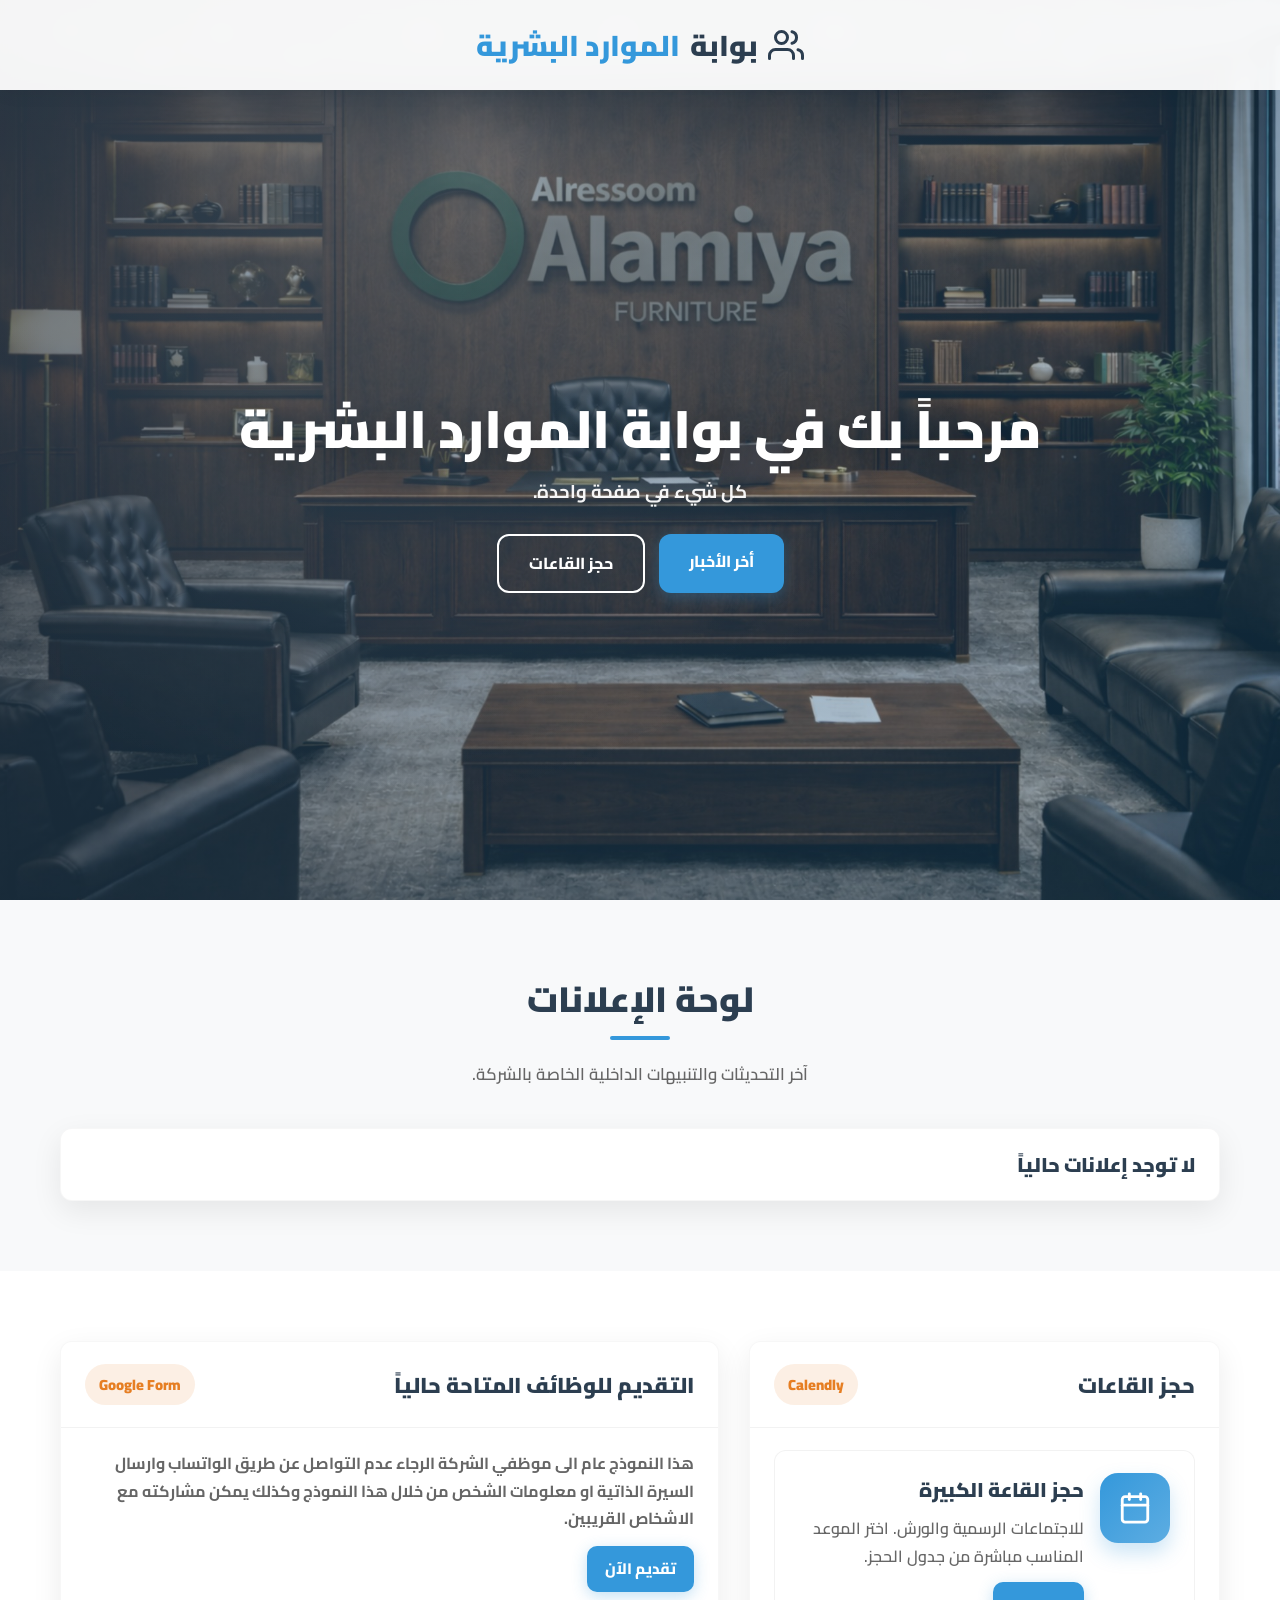
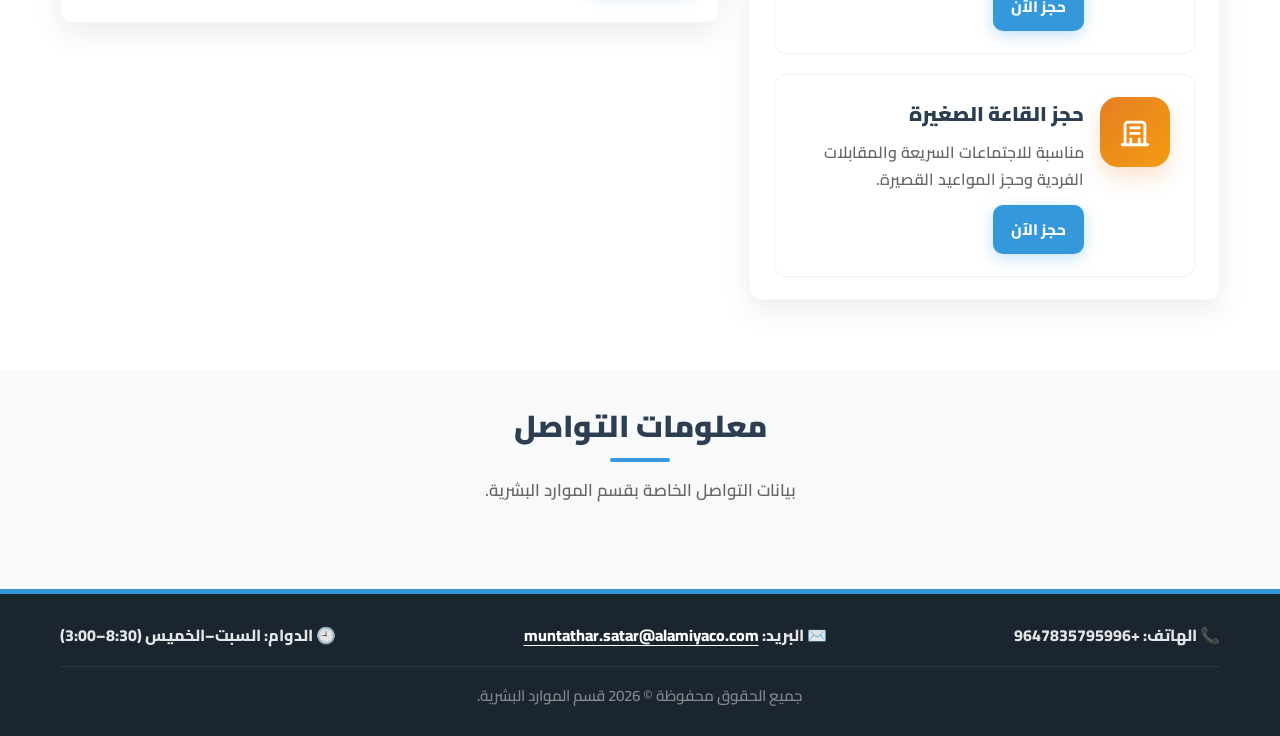
==== index.html @ 4c5d16e2 "index.html" ====
<!DOCTYPE html>
<html lang="ar" dir="rtl">
<head>
  <meta charset="UTF-8" />
  <meta name="viewport" content="width=device-width, initial-scale=1.0" />
  <title>بوابة الموارد البشرية</title>

  <!-- خط Cairo -->
  <link rel="preconnect" href="https://fonts.googleapis.com">
  <link href="https://fonts.googleapis.com/css2?family=Cairo:wght@300;400;600;700;800&display=swap" rel="stylesheet">

  <style>
    :root{
      --primary-color:#2c3e50;
      --secondary-color:#3498db;
      --accent-color:#e67e22;
      --dark-bg:#1a252f;
      --light-bg:#f8f9fa;
      --white:#ffffff;
      --text-color:#333333;
      --text-light:#666666;
      --border-radius:12px;
      --shadow:0 10px 30px rgba(0,0,0,0.08);
      --transition:all 0.3s cubic-bezier(0.4,0,0.2,1);
    }

    /* FORCE CAIRO */
    html,body,*,*::before,*::after,button,input,textarea,select{
      font-family:'Cairo',sans-serif !important;
    }

    *{margin:0;padding:0;box-sizing:border-box;}
    html{scroll-behavior:smooth;}
    body{
      background-color:var(--light-bg);
      color:var(--text-color);
      line-height:1.7;
      overflow-x:hidden;
    }
    a{text-decoration:none;color:inherit;}
    ul{list-style:none;}
    img{max-width:100%;display:block;}
    .container{max-width:1200px;margin:0 auto;padding:0 20px;}

    /* Buttons */
    .btn{
      display:inline-block;
      padding:14px 30px;
      border-radius:var(--border-radius);
      font-weight:800;
      cursor:pointer;
      transition:var(--transition);
      border:none;
      font-size:1rem;
      position:relative;
      overflow:hidden;
      z-index:1;
      text-align:center;
    }
    .btn::before{
      content:'';
      position:absolute;top:0;left:0;width:0%;height:100%;
      background-color:rgba(255,255,255,0.22);
      transition:var(--transition);
      z-index:-1;
    }
    .btn:hover::before{width:100%;}
    .btn-primary{
      background-color:var(--secondary-color);
      color:var(--white);
      box-shadow:0 4px 15px rgba(52,152,219,0.30);
    }
    .btn-primary:hover{
      transform:translateY(-3px);
      box-shadow:0 8px 20px rgba(52,152,219,0.38);
    }
    .btn-dark{
      background-color:var(--primary-color);
      color:var(--white);
      box-shadow:0 4px 15px rgba(44,62,80,0.22);
    }
    .btn-dark:hover{
      transform:translateY(-3px);
      box-shadow:0 8px 20px rgba(44,62,80,0.28);
    }
    .btn-outline-dark{
      background:transparent;
      border:2px solid var(--primary-color);
      color:var(--primary-color);
    }
    .btn-outline-dark:hover{
      background:var(--primary-color);
      color:var(--white);
      transform:translateY(-2px);
    }
    .btn-sm{padding:10px 18px;font-size:.95rem;border-radius:10px;font-weight:800;}

    .btn-outline{
      background:transparent;
      border:2px solid var(--white);
      color:var(--white);
    }
    .btn-outline:hover{
      background:var(--white);
      color:var(--primary-color);
      transform:translateY(-2px);
    }

    /* Header */
    header{
      background-color:rgba(255,255,255,0.95);
      backdrop-filter:blur(10px);
      box-shadow:0 2px 20px rgba(0,0,0,0.05);
      position:fixed;
      width:100%;
      top:0;
      z-index:1000;
      transition:var(--transition);
    }
    header.scrolled{box-shadow:0 5px 20px rgba(0,0,0,0.10);height:70px;}
    .navbar{
      display:flex;
      justify-content:center;
      align-items:center;
      height:90px;
      transition:var(--transition);
    }
    header.scrolled .navbar{height:70px;}
    .logo{
      font-size:1.8rem;
      font-weight:900;
      color:var(--primary-color);
      display:flex;
      align-items:center;
      gap:10px;
      user-select:none;
    }
    .logo span{color:var(--secondary-color);}

    /* Hero */
    .hero{
      height:100vh;
      min-height:650px;
      display:flex;
      align-items:center;
      text-align:center;
      color:var(--white);
      position:relative;
      overflow:hidden;

      background:
        linear-gradient(135deg, rgba(44, 62, 80, 0.72), rgba(52, 152, 219, 0.25)),
        url("hero.jpg") no-repeat center center / cover;
    }
    .hero::before{
      content:"";
      position:absolute;
      inset:0;
      background:radial-gradient(circle at 30% 20%, rgba(255,255,255,0.10), transparent 55%);
      pointer-events:none;
    }
    .hero-content{
      position:relative;
      width:100%;
      padding:0 20px;
      padding-top:90px; /* مهم بسبب الهيدر الثابت */
    }
    .hero h1{
      font-size:3.3rem;
      font-weight:900;
      line-height:1.2;
      text-shadow:0 10px 30px rgba(0,0,0,0.25);
    }
    .hero p{
      max-width:820px;
      margin:16px auto 26px;
      font-size:1.15rem;
      font-weight:700;
      opacity:0.95;
    }
    .hero-buttons{
      display:flex;
      gap:14px;
      justify-content:center;
      flex-wrap:wrap;
    }

    /* Layout */
    section{padding:70px 0;}
    .section-title{
      text-align:center;
      margin-bottom:40px;
    }
    .section-title h2{
      font-size:2.2rem;
      color:var(--primary-color);
      margin-bottom:12px;
      position:relative;
      display:inline-block;
      font-weight:900;
    }
    .section-title h2::before{
      content:'';
      position:absolute;
      bottom:-10px;
      left:50%;
      transform:translateX(-50%);
      width:60px;
      height:4px;
      background-color:var(--secondary-color);
      border-radius:2px;
    }
    .section-title p{
      color:var(--text-light);
      max-width:720px;
      margin:18px auto 0;
      font-size:1.05rem;
      font-weight:600;
    }

    .grid-2{
      display:grid;
      grid-template-columns:1fr 1.4fr;
      gap:30px;
      align-items:start;
    }

    .card{
      background:var(--white);
      border-radius:var(--border-radius);
      box-shadow:var(--shadow);
      transition:var(--transition);
      border:1px solid rgba(0,0,0,0.03);
      overflow:hidden;
    }
    .card:hover{transform:translateY(-8px);box-shadow:0 15px 30px rgba(0,0,0,0.10);}
    .card-head{
      padding:22px 24px;
      border-bottom:1px solid rgba(0,0,0,0.05);
      display:flex;
      align-items:center;
      justify-content:space-between;
      gap:12px;
      flex-wrap:wrap;
    }
    .card-head h3{
      font-size:1.35rem;
      color:var(--primary-color);
      font-weight:900;
    }
    .badge{
      background:rgba(230,126,34,.12);
      color:var(--accent-color);
      padding:8px 14px;
      border-radius:30px;
      font-weight:900;
      font-size:.92rem;
    }
    .card-body{padding:22px 24px;}

    /* Announcements */
    .ann-list{display:grid;gap:18px;}
    .ann-item{display:grid;grid-template-columns:1fr;}
    .ann-meta{
      display:flex;
      gap:10px;
      flex-wrap:wrap;
      align-items:center;
      margin-top:12px;
    }
    .pill{
      background:rgba(52,152,219,0.10);
      color:var(--secondary-color);
      padding:7px 14px;
      border-radius:999px;
      font-weight:900;
      font-size:.92rem;
      display:inline-flex;
      align-items:center;
      gap:8px;
    }
    .pill.gray{
      background:rgba(44,62,80,.10);
      color:var(--primary-color);
    }
    .ann-title{
      font-size:1.25rem;
      font-weight:900;
      color:var(--primary-color);
      line-height:1.35;
    }
    .ann-text{
      margin-top:10px;
      color:var(--text-light);
      font-weight:600;
      font-size:1.02rem;
    }
    .ann-actions{margin-top:14px;display:flex;gap:12px;flex-wrap:wrap;}

    /* Booking */
    .booking-stack{display:grid;gap:20px;}
    .booking-card .icon-box{
      width:70px;height:70px;
      background:linear-gradient(135deg,var(--secondary-color),#5dade2);
      border-radius:18px;
      display:flex;
      align-items:center;
      justify-content:center;
      color:var(--white);
      box-shadow:0 10px 20px rgba(52,152,219,0.25);
      flex-shrink:0;
    }
    .booking-row{display:flex;gap:16px;align-items:flex-start;}
    .booking-card h4{
      font-size:1.25rem;
      font-weight:900;
      color:var(--primary-color);
      margin-bottom:8px;
    }
    .booking-card p{
      color:var(--text-light);
      font-weight:600;
      font-size:1rem;
      margin-bottom:12px;
    }
    .booking-actions{display:flex;gap:12px;flex-wrap:wrap;margin-top:10px;}

    /* Footer */
    footer{
      background-color:var(--dark-bg);
      color:var(--white);
      padding:28px 0;
      margin-top:50px;
      border-top:5px solid var(--secondary-color);
    }
    .footer-mini{
      display:flex;
      justify-content:space-between;
      gap:18px;
      flex-wrap:wrap;
      align-items:center;
    }
    .footer-mini .item{
      color:rgba(255,255,255,0.88);
      font-weight:800;
    }
    .footer-mini a{
      color:var(--white);
      text-decoration:underline;
      text-underline-offset:4px;
    }
    .copyright{
      text-align:center;
      color:rgba(255,255,255,0.45);
      padding-top:16px;
      margin-top:16px;
      border-top:1px solid rgba(255,255,255,0.08);
      font-size:0.95rem;
      font-weight:600;
    }

    /* Modal */
    .modal{
      position:fixed;
      inset:0;
      background:rgba(0,0,0,0.55);
      display:none;
      align-items:center;
      justify-content:center;
      z-index:2000;
      padding:20px;
    }
    .modal.show{display:flex;}
    .modal-dialog{
      width:min(860px,96vw);
      background:var(--white);
      border-radius:16px;
      box-shadow:0 20px 50px rgba(0,0,0,0.18);
      overflow:hidden;
    }
    .modal-head{
      padding:18px 20px;
      display:flex;
      justify-content:space-between;
      align-items:center;
      gap:12px;
      border-bottom:1px solid rgba(0,0,0,0.06);
    }
    .modal-head h3{
      font-weight:950;
      color:var(--primary-color);
      font-size:1.25rem;
      margin:0;
    }
    .xbtn{
      border:none;
      background:rgba(44,62,80,0.10);
      color:var(--primary-color);
      width:42px;height:42px;
      border-radius:999px;
      font-size:18px;
      font-weight:900;
      cursor:pointer;
      transition:var(--transition);
    }
    .xbtn:hover{background:rgba(44,62,80,0.16);transform:translateY(-1px);}

    .cal-frame{width:100%;height:70vh;border:0;display:block;}

    @media (max-width:992px){
      .grid-2{grid-template-columns:1fr;}
    }
  </style>
</head>

<body>

  <header id="header">
    <div class="container navbar">
      <div class="logo">
        <svg width="36" height="36" viewBox="0 0 24 24" fill="none" stroke="currentColor"
          stroke-width="2" stroke-linecap="round" stroke-linejoin="round">
          <path d="M17 21v-2a4 4 0 0 0-4-4H5a4 4 0 0 0-4 4v2"></path>
          <circle cx="9" cy="7" r="4"></circle>
          <path d="M23 21v-2a4 4 0 0 0-3-3.87"></path>
          <path d="M16 3.13a4 4 0 0 1 0 7.75"></path>
        </svg>
        بوابة <span>الموارد البشرية</span>
      </div>
    </div>
  </header>

  <!-- Hero -->
  <section class="hero" id="home">
    <div class="hero-content">
      <div class="container">
        <h1>مرحباً بك في بوابة الموارد البشرية</h1>
        <p>كل شيء في صفحة واحدة.</p>
        <div class="hero-buttons">
          <a class="btn btn-primary" href="#announcements">أخر الأخبار</a>
          <a class="btn btn-outline" href="#booking">حجز القاعات</a>
        </div>
      </div>
    </div>
  </section>

  <!-- Announcements -->
  <section id="announcements">
    <div class="container">
      <div class="section-title">
        <h2>لوحة الإعلانات</h2>
        <p>آخر التحديثات والتنبيهات الداخلية الخاصة بالشركة.</p>
      </div>

      <!-- هذا العنصر كان سبب اختفاء الإعلانات عند حذفه أو تغيير id -->
      <div class="ann-list" id="annList"></div>
    </div>
  </section>

  <!-- Portal -->
  <section style="background-color: var(--white);" id="portal">
    <div class="container">
      <div class="grid-2">

        <!-- Booking (يمين) -->
        <div id="booking">
          <div class="card">
            <div class="card-head">
              <h3>حجز القاعات</h3>
              <span class="badge">Calendly</span>
            </div>
            <div class="card-body">
              <div class="booking-stack">

                <div class="card booking-card" style="box-shadow:none; border:1px solid rgba(0,0,0,0.05);">
                  <div class="card-body">
                    <div class="booking-row">
                      <div class="icon-box">
                        <svg width="34" height="34" viewBox="0 0 24 24" fill="none" stroke="currentColor"
                          stroke-width="2" stroke-linecap="round" stroke-linejoin="round">
                          <rect x="3" y="4" width="18" height="18" rx="2"></rect>
                          <line x1="16" y1="2" x2="16" y2="6"></line>
                          <line x1="8" y1="2" x2="8" y2="6"></line>
                          <line x1="3" y1="10" x2="21" y2="10"></line>
                        </svg>
                      </div>
                      <div style="flex:1">
                        <h4>حجز القاعة الكبيرة</h4>
                        <p>للاجتماعات الرسمية والورش. اختر الموعد المناسب مباشرة من جدول الحجز.</p>
                        <div class="booking-actions">
                          <button class="btn btn-primary btn-sm" type="button" onclick="openCalendly('big')">حجز الآن</button>
                        </div>
                      </div>
                    </div>
                  </div>
                </div>

                <div class="card booking-card" style="box-shadow:none; border:1px solid rgba(0,0,0,0.05);">
                  <div class="card-body">
                    <div class="booking-row">
                      <div class="icon-box" style="background: linear-gradient(135deg, var(--accent-color), #f39c12); box-shadow: 0 10px 20px rgba(230,126,34,.22);">
                        <svg width="34" height="34" viewBox="0 0 24 24" fill="none" stroke="currentColor"
                          stroke-width="2" stroke-linecap="round" stroke-linejoin="round">
                          <path d="M3 21h18"></path>
                          <path d="M5 21V7a2 2 0 0 1 2-2h10a2 2 0 0 1 2 2v14"></path>
                          <path d="M9 21v-4"></path>
                          <path d="M15 21v-4"></path>
                          <path d="M9 9h6"></path>
                          <path d="M9 13h6"></path>
                        </svg>
                      </div>
                      <div style="flex:1">
                        <h4>حجز القاعة الصغيرة</h4>
                        <p>مناسبة للاجتماعات السريعة والمقابلات الفردية وحجز المواعيد القصيرة.</p>
                        <div class="booking-actions">
                          <button class="btn btn-primary btn-sm" type="button" onclick="openCalendly('small')">حجز الآن</button>
                        </div>
                      </div>
                    </div>
                  </div>
                </div>

              </div><!-- booking-stack -->
            </div>
          </div>
        </div>

        <!-- Apply (يسار) -->
        <div id="apply">
          <div class="card">
            <div class="card-head">
              <h3>التقديم للوظائف المتاحة حالياً</h3>
              <span class="badge">Google Form</span>
            </div>
            <div class="card-body">
              <p style="color: var(--text-light); font-weight: 700; margin-bottom: 14px;">
                هذا النموذج عام الى موظفي الشركة الرجاء عدم التواصل عن طريق الواتساب وارسال السيرة الذاتية او معلومات الشخص من خلال هذا النموذج وكذلك يمكن مشاركته مع الاشخاص القريبين.
              </p>

              <a class="btn btn-primary btn-sm" id="applyFormBtn" href="#" target="_blank" rel="noopener">
                تقديم الآن
              </a>
            </div>
          </div>
        </div>

      </div><!-- grid-2 -->
    </div>
  </section>

  <!-- Info -->
  <section id="info" style="padding: 30px 0 0;">
    <div class="container" style="padding-bottom: 15px;">
      <div class="section-title" style="margin-bottom: 20px;">
        <h2 style="font-size:1.9rem;">معلومات التواصل</h2>
        <p style="margin-top:12px;">بيانات التواصل الخاصة بقسم الموارد البشرية.</p>
      </div>
    </div>
  </section>

  <!-- Footer -->
  <footer>
    <div class="container">
      <div class="footer-mini">
        <div class="item">📞 الهاتف: <span id="hrPhone">+9647835795996</span></div>
        <div class="item">✉️ البريد: <a id="hrEmail" href="mailto:muntathar.satar@alamiyaco.com">muntathar.satar@alamiyaco.com</a></div>
        <div class="item">🕘 الدوام: السبت–الخميس (8:30–3:00)</div>
      </div>

      <div class="copyright">
        <p>جميع الحقوق محفوظة &copy; <span id="year"></span> قسم الموارد البشرية.</p>
      </div>
    </div>
  </footer>

  <!-- Calendly Modal -->
  <div class="modal" id="calModal" aria-hidden="true">
    <div class="modal-dialog" role="dialog" aria-modal="true">
      <div class="modal-head">
        <h3 id="calTitle">الحجز</h3>
        <button class="xbtn" type="button" onclick="closeCalModal()">✕</button>
      </div>
      <div class="modal-body" style="padding:0">
        <iframe class="cal-frame" id="calFrame" title="Calendly"></iframe>
      </div>
    </div>
  </div>

  <script>
  /* =========================
    CONFIG
  ========================= */
  const CONFIG = {
    calendlyBig: "https://calendly.com/alamiya8hr/training-room",
    calendlySmall: "https://calendly.com/alamiya7hr/meeting-room",

    phone: "+9647835795996",
    email: "muntathar.satar@alamiyaco.com",

    // Google Apps Script Web App endpoint (Announcements API)
    apiUrl: "https://script.google.com/macros/s/AKfycbzhMy9WF_OdvNJhRM4652QubISKxvDkEM0hGbb1Qic5l04qMUwP-n5HPUdWewP1VEtxmQ/exec",

    // رابط Google Form للتقديم
    applyFormUrl: "https://forms.gle/UM28RJXSiH8pwrRG8"
  };

  /* =========================
    Fallback announcements (في حال فشل الـ API)
  ========================= */
  const FALLBACK_ANNOUNCEMENTS = [
    
  ];

  // IMPORTANT: سنملاها من الـ API، وإذا فشل نستخدم الـ fallback
  let ANNOUNCEMENTS = [];

  /* =========================
    Helpers
  ========================= */
  function esc(str){
    return (str || "").toString().replace(/[&<>"']/g, m => ({
      "&":"&amp;","<":"&lt;",">":"&gt;",'"':"&quot;","'":"&#39;"
    }[m]));
  }

  function toBool(v){
    if (typeof v === "boolean") return v;
    const s = String(v ?? "").trim().toLowerCase();
    return s === "true" || s === "1" || s === "yes" || s === "y";
  }

  function toNum(v, fallback=9999){
    const n = Number(v);
    return Number.isFinite(n) ? n : fallback;
  }

  /* =========================
    Sticky Header
  ========================= */
  const header = document.getElementById('header');
  window.addEventListener('scroll', () => {
    if (window.scrollY > 50) header.classList.add('scrolled');
    else header.classList.remove('scrolled');
  });

  /* =========================
    Inject CONFIG (footer/apply)
  ========================= */
  const hrPhoneEl = document.getElementById("hrPhone");
  if (hrPhoneEl) hrPhoneEl.textContent = CONFIG.phone;

  const hrEmail = document.getElementById("hrEmail");
  if (hrEmail){
    hrEmail.textContent = CONFIG.email;
    hrEmail.href = "mailto:" + CONFIG.email;
  }

  const yearEl = document.getElementById("year");
  if (yearEl) yearEl.textContent = new Date().getFullYear();

  const applyBtn = document.getElementById("applyFormBtn");
  if(applyBtn){
    applyBtn.href = CONFIG.applyFormUrl || "#";
  }

  /* =========================
    Render Announcements
  ========================= */
  const annList = document.getElementById("annList");

  function renderAnnouncements(){
    if(!annList) return;
    annList.innerHTML = "";

    const active = (ANNOUNCEMENTS || [])
      .filter(a => toBool(a.isActive ?? true));

    // فرز: الأولوية (أصغر رقم أولاً) ثم التاريخ تنازلياً
    const sorted = [...active].sort((a,b)=>{
      const pa = toNum(a.priority, 9999);
      const pb = toNum(b.priority, 9999);
      if (pa !== pb) return pa - pb;
      return String(b.date || "").localeCompare(String(a.date || ""));
    });

    if(sorted.length === 0){
      annList.innerHTML = `
        <div class="card">
          <div class="card-body">
            <div class="ann-title">لا توجد إعلانات حالياً</div>
          </div>
        </div>`;
      return;
    }

    sorted.forEach(a=>{
      const wrap = document.createElement("div");
      wrap.className = "card ann-item";
      wrap.innerHTML = `
        <div class="card-body">
          <div class="ann-title">${esc(a.title)}</div>
          <div class="ann-text">${esc(a.body || "")}</div>

          <div class="ann-meta">
            <span class="pill"><span>📅</span><span>${esc(a.date || "-")}</span></span>
            <span class="pill gray"><span>🏷️</span><span>${esc(a.tag || "إعلان")}</span></span>
          </div>

          ${(a.linkUrl && a.linkUrl !== "#") ? `
            <div class="ann-actions">
              <a class="btn btn-primary btn-sm" href="${esc(a.linkUrl)}" target="_blank" rel="noopener">${esc(a.linkText || "رابط")}</a>
            </div>
          ` : ``}
        </div>
      `;
      annList.appendChild(wrap);
    });
  }

  /* =========================
    Load Announcements from Google Sheets API
    - يتوقع أن السكربت يرجع Array مباشرة أو {announcements:[...]}
    - الأعمدة: id,title,body,tag,date,linkText,linkUrl,isActive,priority
  ========================= */
  async function loadAnnouncementsFromApi(){
    const res = await fetch(CONFIG.apiUrl, { cache: "no-store" });
    if(!res.ok) throw new Error("API HTTP " + res.status);

    const data = await res.json();
    const arr = Array.isArray(data) ? data : (data.announcements || []);

    // Normalize fields
    ANNOUNCEMENTS = arr.map(x => ({
      id: x.id ?? x.ID ?? "",
      title: x.title ?? x.Title ?? "",
      body: x.body ?? x.Body ?? "",
      tag: x.tag ?? x.Tag ?? "",
      date: x.date ?? x.Date ?? "",
      linkText: x.linkText ?? x.link_text ?? x.LinkText ?? "",
      linkUrl: x.linkUrl ?? x.link_url ?? x.LinkUrl ?? "#",
      isActive: x.isActive ?? x.active ?? x.IsActive ?? true,
      priority: x.priority ?? x.Priority ?? 9999
    }));

    renderAnnouncements();
  }

  /* =========================
    Calendly Modal
  ========================= */
  const calModal = document.getElementById("calModal");
  const calFrame = document.getElementById("calFrame");
  const calTitle = document.getElementById("calTitle");

  function openCalendly(which){
    const url = which === "big" ? CONFIG.calendlyBig : CONFIG.calendlySmall;
    if (calTitle) calTitle.textContent = which === "big" ? "حجز القاعة الكبيرة" : "حجز القاعة الصغيرة";
    if (calFrame) calFrame.src = url;
    if (calModal){
      calModal.classList.add("show");
      calModal.setAttribute("aria-hidden","false");
    }
  }

  function closeCalModal(){
    if (calFrame) calFrame.src = "about:blank";
    if (calModal){
      calModal.classList.remove("show");
      calModal.setAttribute("aria-hidden","true");
    }
  }

  if (calModal){
    calModal.addEventListener("click",(e)=>{
      if(e.target === calModal) closeCalModal();
    });
  }

  /* =========================
    Init
  ========================= */
  document.addEventListener("DOMContentLoaded", async () => {
    ANNOUNCEMENTS = [...FALLBACK_ANNOUNCEMENTS];
    renderAnnouncements();

    try{
      await loadAnnouncementsFromApi();
    }catch(err){
      console.warn("Announcements API failed, using fallback.", err);
    }
  });
</script>

</body>
</html>
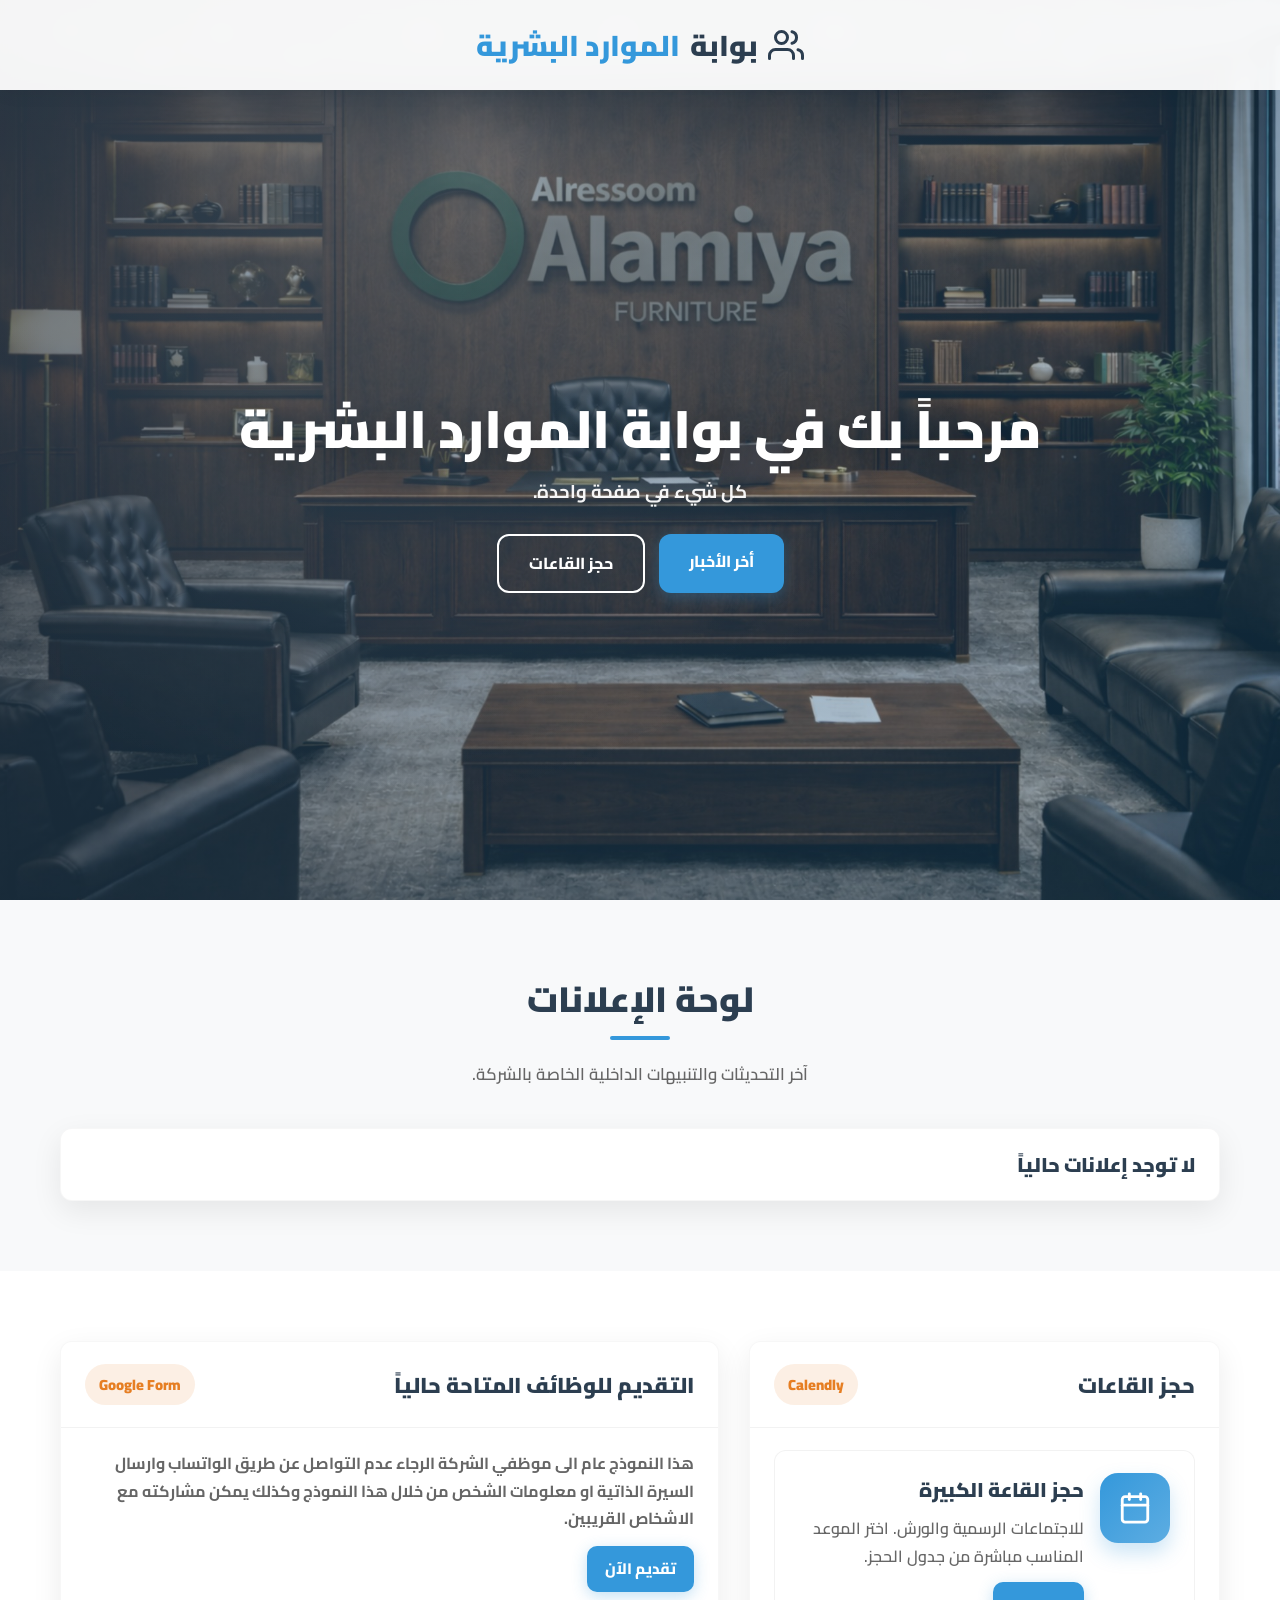
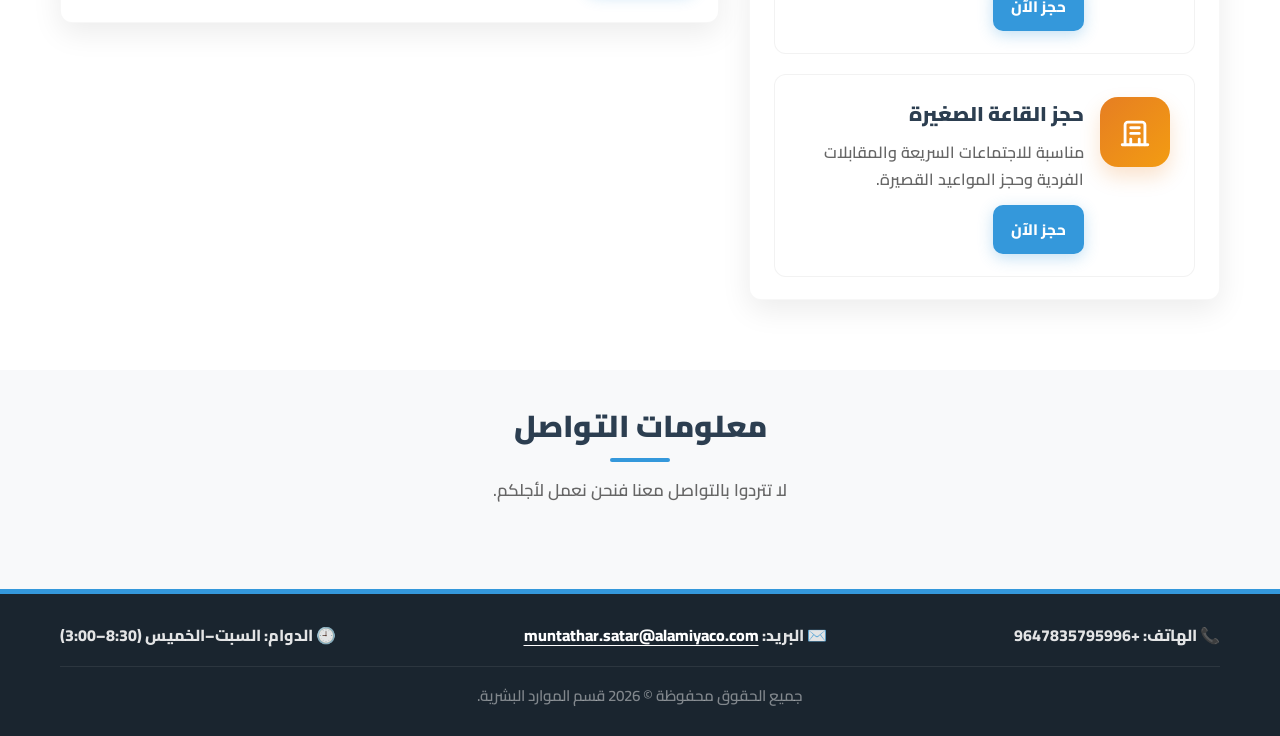
==== commit c6e0a0b4: "index.html" ====
--- a/index.html
+++ b/index.html
@@ -553,7 +553,7 @@
     <div class="container" style="padding-bottom: 15px;">
       <div class="section-title" style="margin-bottom: 20px;">
         <h2 style="font-size:1.9rem;">معلومات التواصل</h2>
-        <p style="margin-top:12px;">بيانات التواصل الخاصة بقسم الموارد البشرية.</p>
+        <p style="margin-top:12px;">لا تتردوا بالتواصل معنا فنحن نعمل لأجلكم.</p>
       </div>
     </div>
   </section>
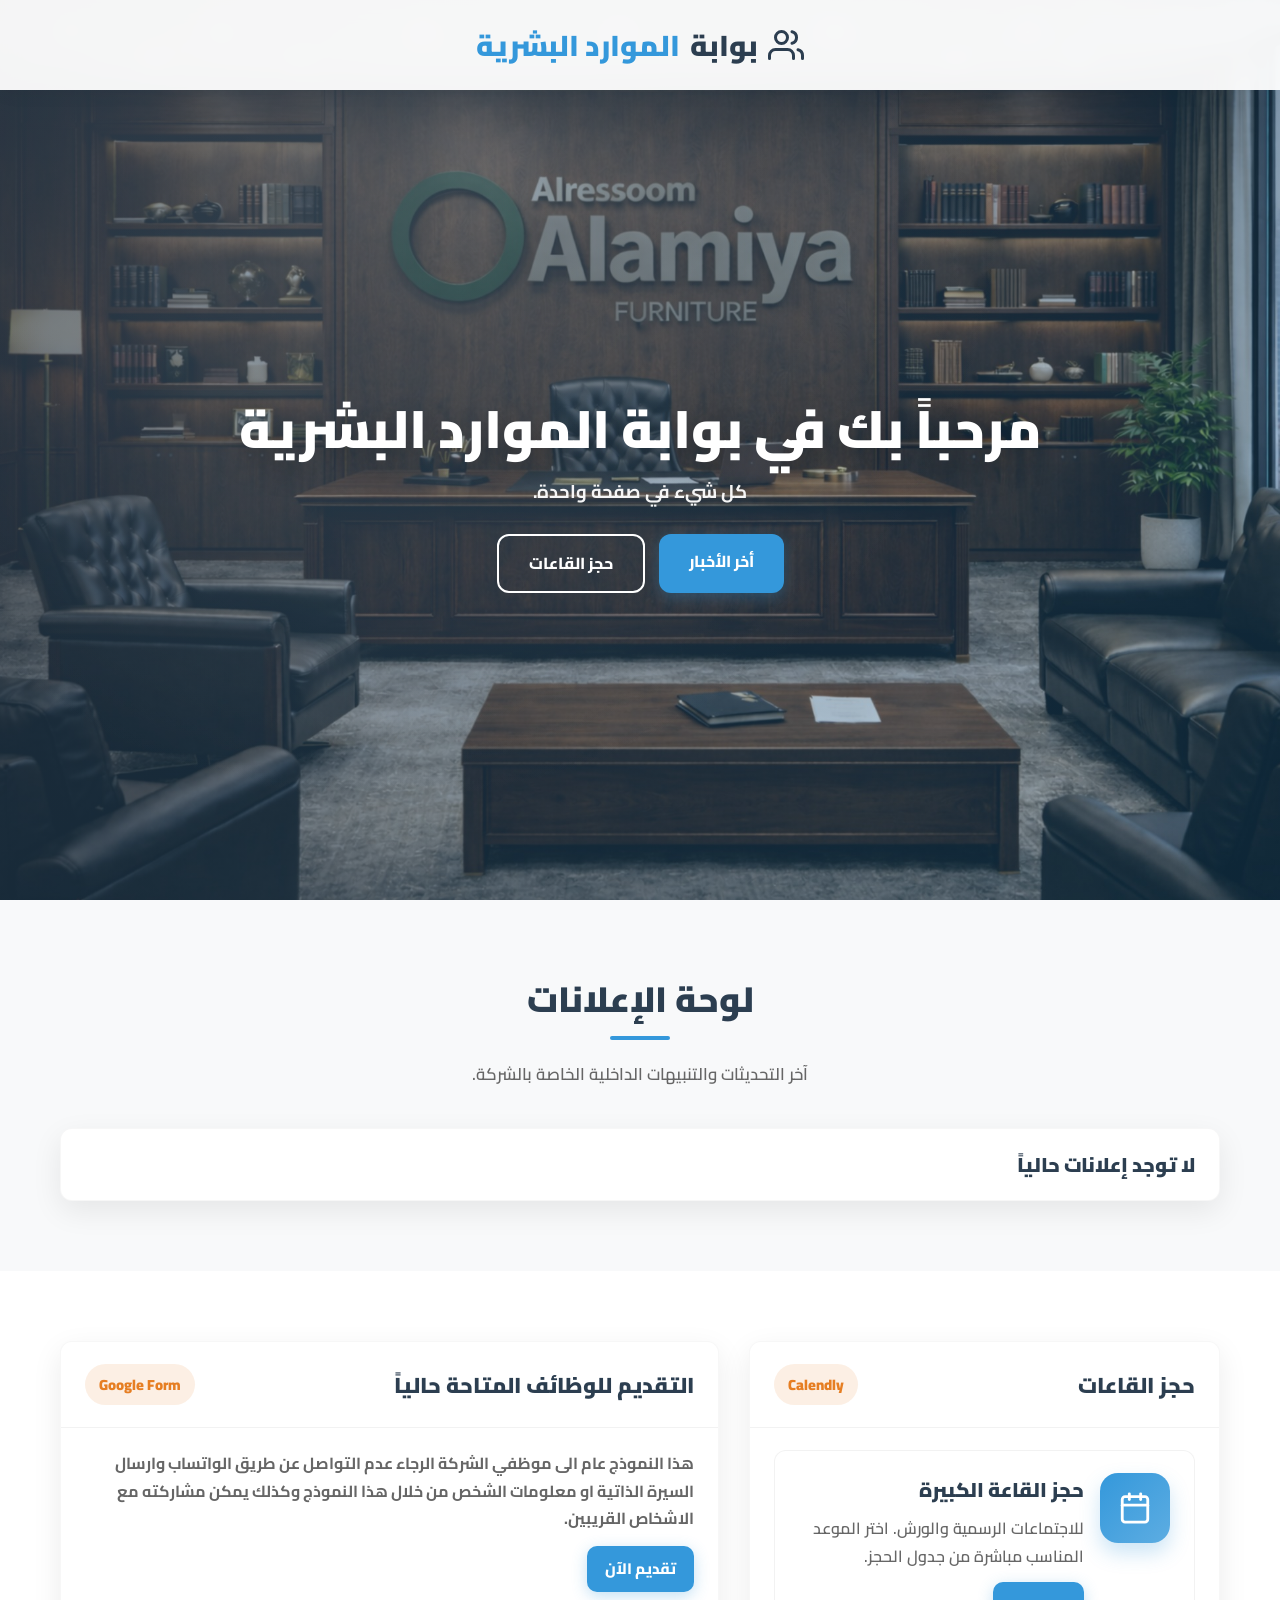
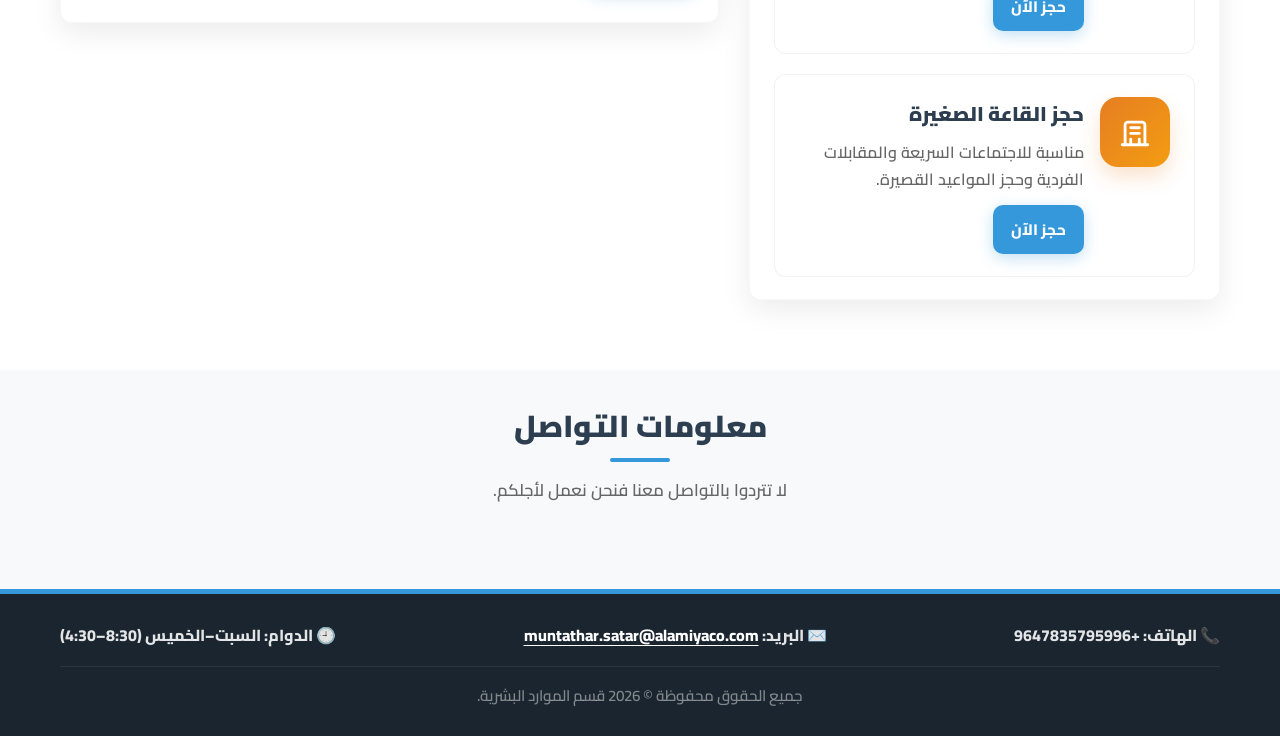
==== commit 61c8c14f: "index.html" ====
--- a/index.html
+++ b/index.html
@@ -564,7 +564,7 @@
       <div class="footer-mini">
         <div class="item">📞 الهاتف: <span id="hrPhone">+9647835795996</span></div>
         <div class="item">✉️ البريد: <a id="hrEmail" href="mailto:muntathar.satar@alamiyaco.com">muntathar.satar@alamiyaco.com</a></div>
-        <div class="item">🕘 الدوام: السبت–الخميس (8:30–3:00)</div>
+        <div class="item">🕘 الدوام: السبت–الخميس (8:30–4:30)</div>
       </div>
 
       <div class="copyright">
@@ -598,7 +598,7 @@
     email: "muntathar.satar@alamiyaco.com",
 
     // Google Apps Script Web App endpoint (Announcements API)
-    apiUrl: "https://script.google.com/macros/s/AKfycbzhMy9WF_OdvNJhRM4652QubISKxvDkEM0hGbb1Qic5l04qMUwP-n5HPUdWewP1VEtxmQ/exec",
+    apiUrl: "https://script.google.com/macros/s/AKfycbzWJNoBdnxUhzyXT-iSyqQkWmvyGD_RpQ1s0Q0p_XohAzm7ltxidCXl5bhW228uWbgvsQ/exec",
 
     // رابط Google Form للتقديم
     applyFormUrl: "https://forms.gle/UM28RJXSiH8pwrRG8"
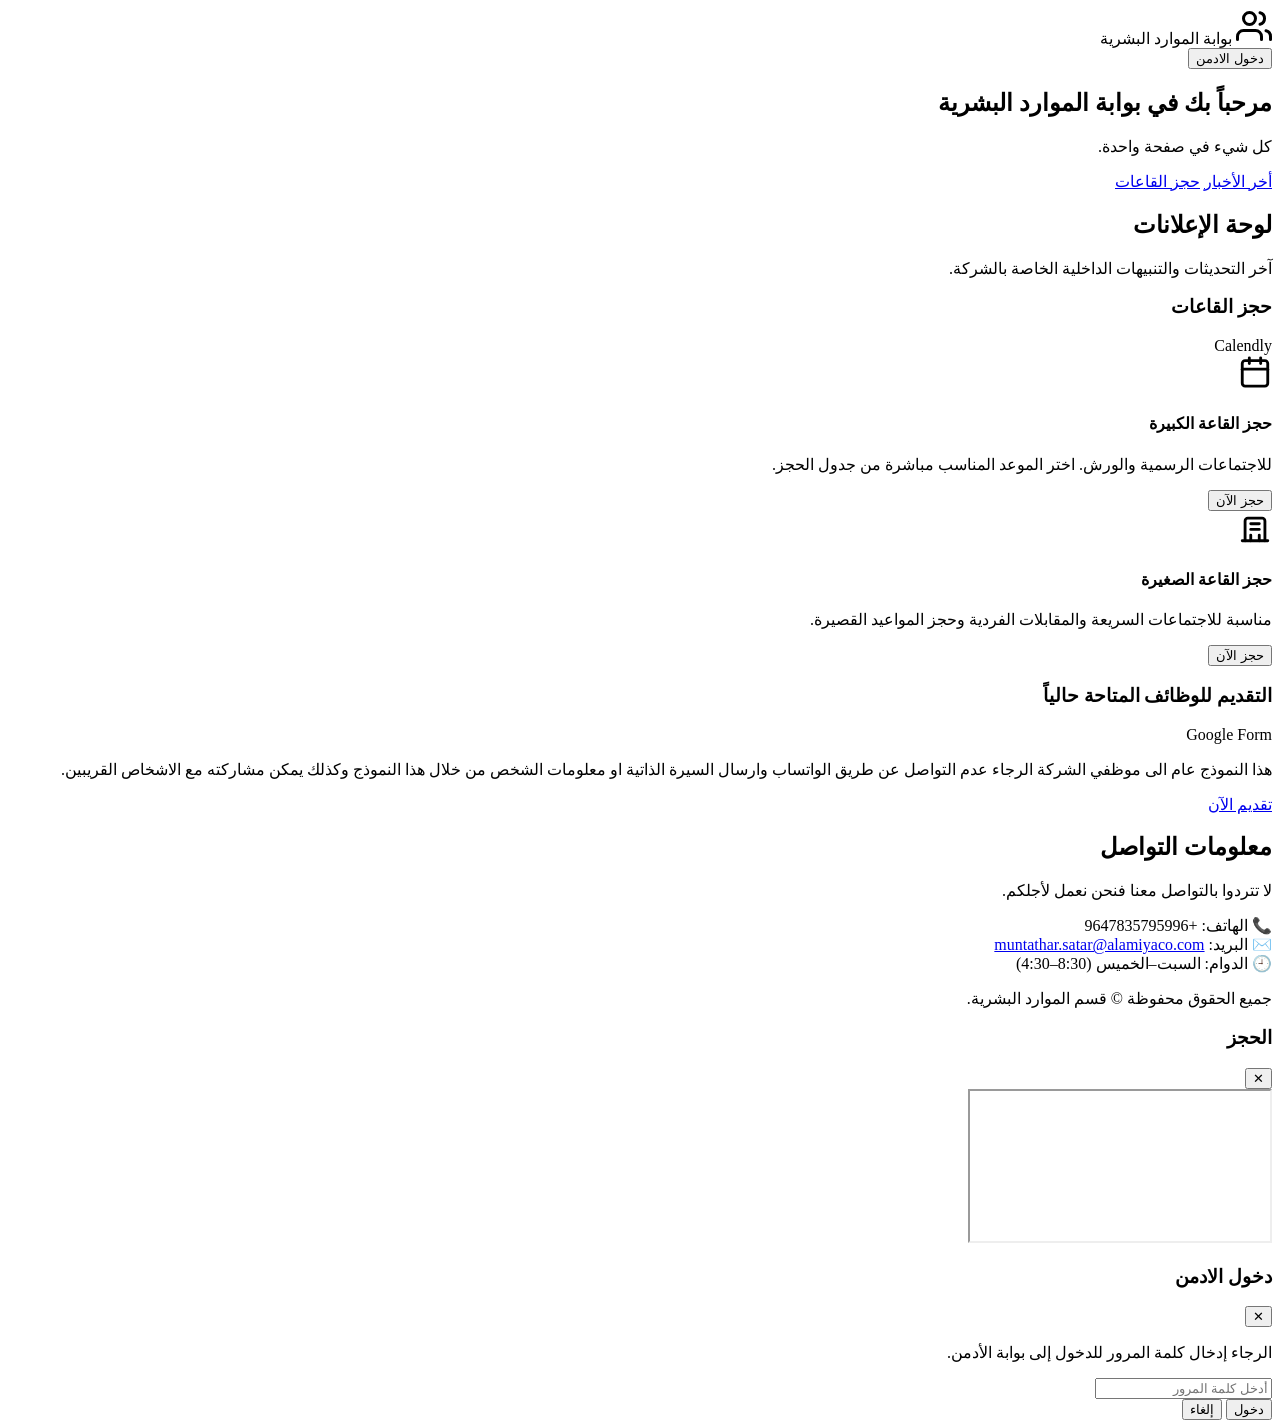
==== commit a555b39c: "index.html" ====
--- a/index.html
+++ b/index.html
@@ -5,414 +5,10 @@
   <meta name="viewport" content="width=device-width, initial-scale=1.0" />
   <title>بوابة الموارد البشرية</title>
 
-  <!-- خط Cairo -->
   <link rel="preconnect" href="https://fonts.googleapis.com">
   <link href="https://fonts.googleapis.com/css2?family=Cairo:wght@300;400;600;700;800&display=swap" rel="stylesheet">
-
-  <style>
-    :root{
-      --primary-color:#2c3e50;
-      --secondary-color:#3498db;
-      --accent-color:#e67e22;
-      --dark-bg:#1a252f;
-      --light-bg:#f8f9fa;
-      --white:#ffffff;
-      --text-color:#333333;
-      --text-light:#666666;
-      --border-radius:12px;
-      --shadow:0 10px 30px rgba(0,0,0,0.08);
-      --transition:all 0.3s cubic-bezier(0.4,0,0.2,1);
-    }
-
-    /* FORCE CAIRO */
-    html,body,*,*::before,*::after,button,input,textarea,select{
-      font-family:'Cairo',sans-serif !important;
-    }
-
-    *{margin:0;padding:0;box-sizing:border-box;}
-    html{scroll-behavior:smooth;}
-    body{
-      background-color:var(--light-bg);
-      color:var(--text-color);
-      line-height:1.7;
-      overflow-x:hidden;
-    }
-    a{text-decoration:none;color:inherit;}
-    ul{list-style:none;}
-    img{max-width:100%;display:block;}
-    .container{max-width:1200px;margin:0 auto;padding:0 20px;}
-
-    /* Buttons */
-    .btn{
-      display:inline-block;
-      padding:14px 30px;
-      border-radius:var(--border-radius);
-      font-weight:800;
-      cursor:pointer;
-      transition:var(--transition);
-      border:none;
-      font-size:1rem;
-      position:relative;
-      overflow:hidden;
-      z-index:1;
-      text-align:center;
-    }
-    .btn::before{
-      content:'';
-      position:absolute;top:0;left:0;width:0%;height:100%;
-      background-color:rgba(255,255,255,0.22);
-      transition:var(--transition);
-      z-index:-1;
-    }
-    .btn:hover::before{width:100%;}
-    .btn-primary{
-      background-color:var(--secondary-color);
-      color:var(--white);
-      box-shadow:0 4px 15px rgba(52,152,219,0.30);
-    }
-    .btn-primary:hover{
-      transform:translateY(-3px);
-      box-shadow:0 8px 20px rgba(52,152,219,0.38);
-    }
-    .btn-dark{
-      background-color:var(--primary-color);
-      color:var(--white);
-      box-shadow:0 4px 15px rgba(44,62,80,0.22);
-    }
-    .btn-dark:hover{
-      transform:translateY(-3px);
-      box-shadow:0 8px 20px rgba(44,62,80,0.28);
-    }
-    .btn-outline-dark{
-      background:transparent;
-      border:2px solid var(--primary-color);
-      color:var(--primary-color);
-    }
-    .btn-outline-dark:hover{
-      background:var(--primary-color);
-      color:var(--white);
-      transform:translateY(-2px);
-    }
-    .btn-sm{padding:10px 18px;font-size:.95rem;border-radius:10px;font-weight:800;}
-
-    .btn-outline{
-      background:transparent;
-      border:2px solid var(--white);
-      color:var(--white);
-    }
-    .btn-outline:hover{
-      background:var(--white);
-      color:var(--primary-color);
-      transform:translateY(-2px);
-    }
-
-    /* Header */
-    header{
-      background-color:rgba(255,255,255,0.95);
-      backdrop-filter:blur(10px);
-      box-shadow:0 2px 20px rgba(0,0,0,0.05);
-      position:fixed;
-      width:100%;
-      top:0;
-      z-index:1000;
-      transition:var(--transition);
-    }
-    header.scrolled{box-shadow:0 5px 20px rgba(0,0,0,0.10);height:70px;}
-    .navbar{
-      display:flex;
-      justify-content:center;
-      align-items:center;
-      height:90px;
-      transition:var(--transition);
-    }
-    header.scrolled .navbar{height:70px;}
-    .logo{
-      font-size:1.8rem;
-      font-weight:900;
-      color:var(--primary-color);
-      display:flex;
-      align-items:center;
-      gap:10px;
-      user-select:none;
-    }
-    .logo span{color:var(--secondary-color);}
-
-    /* Hero */
-    .hero{
-      height:100vh;
-      min-height:650px;
-      display:flex;
-      align-items:center;
-      text-align:center;
-      color:var(--white);
-      position:relative;
-      overflow:hidden;
-
-      background:
-        linear-gradient(135deg, rgba(44, 62, 80, 0.72), rgba(52, 152, 219, 0.25)),
-        url("hero.jpg") no-repeat center center / cover;
-    }
-    .hero::before{
-      content:"";
-      position:absolute;
-      inset:0;
-      background:radial-gradient(circle at 30% 20%, rgba(255,255,255,0.10), transparent 55%);
-      pointer-events:none;
-    }
-    .hero-content{
-      position:relative;
-      width:100%;
-      padding:0 20px;
-      padding-top:90px; /* مهم بسبب الهيدر الثابت */
-    }
-    .hero h1{
-      font-size:3.3rem;
-      font-weight:900;
-      line-height:1.2;
-      text-shadow:0 10px 30px rgba(0,0,0,0.25);
-    }
-    .hero p{
-      max-width:820px;
-      margin:16px auto 26px;
-      font-size:1.15rem;
-      font-weight:700;
-      opacity:0.95;
-    }
-    .hero-buttons{
-      display:flex;
-      gap:14px;
-      justify-content:center;
-      flex-wrap:wrap;
-    }
-
-    /* Layout */
-    section{padding:70px 0;}
-    .section-title{
-      text-align:center;
-      margin-bottom:40px;
-    }
-    .section-title h2{
-      font-size:2.2rem;
-      color:var(--primary-color);
-      margin-bottom:12px;
-      position:relative;
-      display:inline-block;
-      font-weight:900;
-    }
-    .section-title h2::before{
-      content:'';
-      position:absolute;
-      bottom:-10px;
-      left:50%;
-      transform:translateX(-50%);
-      width:60px;
-      height:4px;
-      background-color:var(--secondary-color);
-      border-radius:2px;
-    }
-    .section-title p{
-      color:var(--text-light);
-      max-width:720px;
-      margin:18px auto 0;
-      font-size:1.05rem;
-      font-weight:600;
-    }
-
-    .grid-2{
-      display:grid;
-      grid-template-columns:1fr 1.4fr;
-      gap:30px;
-      align-items:start;
-    }
-
-    .card{
-      background:var(--white);
-      border-radius:var(--border-radius);
-      box-shadow:var(--shadow);
-      transition:var(--transition);
-      border:1px solid rgba(0,0,0,0.03);
-      overflow:hidden;
-    }
-    .card:hover{transform:translateY(-8px);box-shadow:0 15px 30px rgba(0,0,0,0.10);}
-    .card-head{
-      padding:22px 24px;
-      border-bottom:1px solid rgba(0,0,0,0.05);
-      display:flex;
-      align-items:center;
-      justify-content:space-between;
-      gap:12px;
-      flex-wrap:wrap;
-    }
-    .card-head h3{
-      font-size:1.35rem;
-      color:var(--primary-color);
-      font-weight:900;
-    }
-    .badge{
-      background:rgba(230,126,34,.12);
-      color:var(--accent-color);
-      padding:8px 14px;
-      border-radius:30px;
-      font-weight:900;
-      font-size:.92rem;
-    }
-    .card-body{padding:22px 24px;}
-
-    /* Announcements */
-    .ann-list{display:grid;gap:18px;}
-    .ann-item{display:grid;grid-template-columns:1fr;}
-    .ann-meta{
-      display:flex;
-      gap:10px;
-      flex-wrap:wrap;
-      align-items:center;
-      margin-top:12px;
-    }
-    .pill{
-      background:rgba(52,152,219,0.10);
-      color:var(--secondary-color);
-      padding:7px 14px;
-      border-radius:999px;
-      font-weight:900;
-      font-size:.92rem;
-      display:inline-flex;
-      align-items:center;
-      gap:8px;
-    }
-    .pill.gray{
-      background:rgba(44,62,80,.10);
-      color:var(--primary-color);
-    }
-    .ann-title{
-      font-size:1.25rem;
-      font-weight:900;
-      color:var(--primary-color);
-      line-height:1.35;
-    }
-    .ann-text{
-      margin-top:10px;
-      color:var(--text-light);
-      font-weight:600;
-      font-size:1.02rem;
-    }
-    .ann-actions{margin-top:14px;display:flex;gap:12px;flex-wrap:wrap;}
-
-    /* Booking */
-    .booking-stack{display:grid;gap:20px;}
-    .booking-card .icon-box{
-      width:70px;height:70px;
-      background:linear-gradient(135deg,var(--secondary-color),#5dade2);
-      border-radius:18px;
-      display:flex;
-      align-items:center;
-      justify-content:center;
-      color:var(--white);
-      box-shadow:0 10px 20px rgba(52,152,219,0.25);
-      flex-shrink:0;
-    }
-    .booking-row{display:flex;gap:16px;align-items:flex-start;}
-    .booking-card h4{
-      font-size:1.25rem;
-      font-weight:900;
-      color:var(--primary-color);
-      margin-bottom:8px;
-    }
-    .booking-card p{
-      color:var(--text-light);
-      font-weight:600;
-      font-size:1rem;
-      margin-bottom:12px;
-    }
-    .booking-actions{display:flex;gap:12px;flex-wrap:wrap;margin-top:10px;}
-
-    /* Footer */
-    footer{
-      background-color:var(--dark-bg);
-      color:var(--white);
-      padding:28px 0;
-      margin-top:50px;
-      border-top:5px solid var(--secondary-color);
-    }
-    .footer-mini{
-      display:flex;
-      justify-content:space-between;
-      gap:18px;
-      flex-wrap:wrap;
-      align-items:center;
-    }
-    .footer-mini .item{
-      color:rgba(255,255,255,0.88);
-      font-weight:800;
-    }
-    .footer-mini a{
-      color:var(--white);
-      text-decoration:underline;
-      text-underline-offset:4px;
-    }
-    .copyright{
-      text-align:center;
-      color:rgba(255,255,255,0.45);
-      padding-top:16px;
-      margin-top:16px;
-      border-top:1px solid rgba(255,255,255,0.08);
-      font-size:0.95rem;
-      font-weight:600;
-    }
-
-    /* Modal */
-    .modal{
-      position:fixed;
-      inset:0;
-      background:rgba(0,0,0,0.55);
-      display:none;
-      align-items:center;
-      justify-content:center;
-      z-index:2000;
-      padding:20px;
-    }
-    .modal.show{display:flex;}
-    .modal-dialog{
-      width:min(860px,96vw);
-      background:var(--white);
-      border-radius:16px;
-      box-shadow:0 20px 50px rgba(0,0,0,0.18);
-      overflow:hidden;
-    }
-    .modal-head{
-      padding:18px 20px;
-      display:flex;
-      justify-content:space-between;
-      align-items:center;
-      gap:12px;
-      border-bottom:1px solid rgba(0,0,0,0.06);
-    }
-    .modal-head h3{
-      font-weight:950;
-      color:var(--primary-color);
-      font-size:1.25rem;
-      margin:0;
-    }
-    .xbtn{
-      border:none;
-      background:rgba(44,62,80,0.10);
-      color:var(--primary-color);
-      width:42px;height:42px;
-      border-radius:999px;
-      font-size:18px;
-      font-weight:900;
-      cursor:pointer;
-      transition:var(--transition);
-    }
-    .xbtn:hover{background:rgba(44,62,80,0.16);transform:translateY(-1px);}
-
-    .cal-frame{width:100%;height:70vh;border:0;display:block;}
-
-    @media (max-width:992px){
-      .grid-2{grid-template-columns:1fr;}
-    }
-  </style>
+  <link rel="stylesheet" href="styles.css" />
 </head>
-
 <body>
 
   <header id="header">
@@ -427,10 +23,15 @@
         </svg>
         بوابة <span>الموارد البشرية</span>
       </div>
+
+      <div class="nav-actions">
+        <button class="btn btn-dark btn-sm" type="button" onclick="openAdminLogin()">
+          دخول الادمن
+        </button>
+      </div>
     </div>
   </header>
 
-  <!-- Hero -->
   <section class="hero" id="home">
     <div class="hero-content">
       <div class="container">
@@ -444,25 +45,20 @@
     </div>
   </section>
 
-  <!-- Announcements -->
   <section id="announcements">
     <div class="container">
       <div class="section-title">
         <h2>لوحة الإعلانات</h2>
         <p>آخر التحديثات والتنبيهات الداخلية الخاصة بالشركة.</p>
       </div>
-
-      <!-- هذا العنصر كان سبب اختفاء الإعلانات عند حذفه أو تغيير id -->
       <div class="ann-list" id="annList"></div>
     </div>
   </section>
 
-  <!-- Portal -->
-  <section style="background-color: var(--white);" id="portal">
+  <section class="portal-section" id="portal">
     <div class="container">
       <div class="grid-2">
 
-        <!-- Booking (يمين) -->
         <div id="booking">
           <div class="card">
             <div class="card-head">
@@ -472,7 +68,7 @@
             <div class="card-body">
               <div class="booking-stack">
 
-                <div class="card booking-card" style="box-shadow:none; border:1px solid rgba(0,0,0,0.05);">
+                <div class="card booking-card booking-card-flat">
                   <div class="card-body">
                     <div class="booking-row">
                       <div class="icon-box">
@@ -484,7 +80,7 @@
                           <line x1="3" y1="10" x2="21" y2="10"></line>
                         </svg>
                       </div>
-                      <div style="flex:1">
+                      <div class="booking-content">
                         <h4>حجز القاعة الكبيرة</h4>
                         <p>للاجتماعات الرسمية والورش. اختر الموعد المناسب مباشرة من جدول الحجز.</p>
                         <div class="booking-actions">
@@ -495,10 +91,10 @@
                   </div>
                 </div>
 
-                <div class="card booking-card" style="box-shadow:none; border:1px solid rgba(0,0,0,0.05);">
+                <div class="card booking-card booking-card-flat">
                   <div class="card-body">
                     <div class="booking-row">
-                      <div class="icon-box" style="background: linear-gradient(135deg, var(--accent-color), #f39c12); box-shadow: 0 10px 20px rgba(230,126,34,.22);">
+                      <div class="icon-box small-room-icon">
                         <svg width="34" height="34" viewBox="0 0 24 24" fill="none" stroke="currentColor"
                           stroke-width="2" stroke-linecap="round" stroke-linejoin="round">
                           <path d="M3 21h18"></path>
@@ -509,7 +105,7 @@
                           <path d="M9 13h6"></path>
                         </svg>
                       </div>
-                      <div style="flex:1">
+                      <div class="booking-content">
                         <h4>حجز القاعة الصغيرة</h4>
                         <p>مناسبة للاجتماعات السريعة والمقابلات الفردية وحجز المواعيد القصيرة.</p>
                         <div class="booking-actions">
@@ -520,12 +116,11 @@
                   </div>
                 </div>
 
-              </div><!-- booking-stack -->
+              </div>
             </div>
           </div>
         </div>
 
-        <!-- Apply (يسار) -->
         <div id="apply">
           <div class="card">
             <div class="card-head">
@@ -533,7 +128,7 @@
               <span class="badge">Google Form</span>
             </div>
             <div class="card-body">
-              <p style="color: var(--text-light); font-weight: 700; margin-bottom: 14px;">
+              <p class="apply-text">
                 هذا النموذج عام الى موظفي الشركة الرجاء عدم التواصل عن طريق الواتساب وارسال السيرة الذاتية او معلومات الشخص من خلال هذا النموذج وكذلك يمكن مشاركته مع الاشخاص القريبين.
               </p>
 
@@ -544,21 +139,19 @@
           </div>
         </div>
 
-      </div><!-- grid-2 -->
-    </div>
-  </section>
-
-  <!-- Info -->
-  <section id="info" style="padding: 30px 0 0;">
-    <div class="container" style="padding-bottom: 15px;">
-      <div class="section-title" style="margin-bottom: 20px;">
-        <h2 style="font-size:1.9rem;">معلومات التواصل</h2>
-        <p style="margin-top:12px;">لا تتردوا بالتواصل معنا فنحن نعمل لأجلكم.</p>
-      </div>
-    </div>
-  </section>
-
-  <!-- Footer -->
+      </div>
+    </div>
+  </section>
+
+  <section id="info" class="info-section">
+    <div class="container info-container">
+      <div class="section-title info-title">
+        <h2 class="info-heading">معلومات التواصل</h2>
+        <p class="info-description">لا تتردوا بالتواصل معنا فنحن نعمل لأجلكم.</p>
+      </div>
+    </div>
+  </section>
+
   <footer>
     <div class="container">
       <div class="footer-mini">
@@ -573,223 +166,47 @@
     </div>
   </footer>
 
-  <!-- Calendly Modal -->
   <div class="modal" id="calModal" aria-hidden="true">
     <div class="modal-dialog" role="dialog" aria-modal="true">
       <div class="modal-head">
         <h3 id="calTitle">الحجز</h3>
         <button class="xbtn" type="button" onclick="closeCalModal()">✕</button>
       </div>
-      <div class="modal-body" style="padding:0">
+      <div class="modal-body modal-body-zero">
         <iframe class="cal-frame" id="calFrame" title="Calendly"></iframe>
       </div>
     </div>
   </div>
 
-  <script>
-  /* =========================
-    CONFIG
-  ========================= */
-  const CONFIG = {
-    calendlyBig: "https://calendly.com/alamiya8hr/training-room",
-    calendlySmall: "https://calendly.com/alamiya7hr/meeting-room",
-
-    phone: "+9647835795996",
-    email: "muntathar.satar@alamiyaco.com",
-
-    // Google Apps Script Web App endpoint (Announcements API)
-    apiUrl: "https://script.google.com/macros/s/AKfycbzWJNoBdnxUhzyXT-iSyqQkWmvyGD_RpQ1s0Q0p_XohAzm7ltxidCXl5bhW228uWbgvsQ/exec",
-
-    // رابط Google Form للتقديم
-    applyFormUrl: "https://forms.gle/UM28RJXSiH8pwrRG8"
-  };
-
-  /* =========================
-    Fallback announcements (في حال فشل الـ API)
-  ========================= */
-  const FALLBACK_ANNOUNCEMENTS = [
-    
-  ];
-
-  // IMPORTANT: سنملاها من الـ API، وإذا فشل نستخدم الـ fallback
-  let ANNOUNCEMENTS = [];
-
-  /* =========================
-    Helpers
-  ========================= */
-  function esc(str){
-    return (str || "").toString().replace(/[&<>"']/g, m => ({
-      "&":"&amp;","<":"&lt;",">":"&gt;",'"':"&quot;","'":"&#39;"
-    }[m]));
-  }
-
-  function toBool(v){
-    if (typeof v === "boolean") return v;
-    const s = String(v ?? "").trim().toLowerCase();
-    return s === "true" || s === "1" || s === "yes" || s === "y";
-  }
-
-  function toNum(v, fallback=9999){
-    const n = Number(v);
-    return Number.isFinite(n) ? n : fallback;
-  }
-
-  /* =========================
-    Sticky Header
-  ========================= */
-  const header = document.getElementById('header');
-  window.addEventListener('scroll', () => {
-    if (window.scrollY > 50) header.classList.add('scrolled');
-    else header.classList.remove('scrolled');
-  });
-
-  /* =========================
-    Inject CONFIG (footer/apply)
-  ========================= */
-  const hrPhoneEl = document.getElementById("hrPhone");
-  if (hrPhoneEl) hrPhoneEl.textContent = CONFIG.phone;
-
-  const hrEmail = document.getElementById("hrEmail");
-  if (hrEmail){
-    hrEmail.textContent = CONFIG.email;
-    hrEmail.href = "mailto:" + CONFIG.email;
-  }
-
-  const yearEl = document.getElementById("year");
-  if (yearEl) yearEl.textContent = new Date().getFullYear();
-
-  const applyBtn = document.getElementById("applyFormBtn");
-  if(applyBtn){
-    applyBtn.href = CONFIG.applyFormUrl || "#";
-  }
-
-  /* =========================
-    Render Announcements
-  ========================= */
-  const annList = document.getElementById("annList");
-
-  function renderAnnouncements(){
-    if(!annList) return;
-    annList.innerHTML = "";
-
-    const active = (ANNOUNCEMENTS || [])
-      .filter(a => toBool(a.isActive ?? true));
-
-    // فرز: الأولوية (أصغر رقم أولاً) ثم التاريخ تنازلياً
-    const sorted = [...active].sort((a,b)=>{
-      const pa = toNum(a.priority, 9999);
-      const pb = toNum(b.priority, 9999);
-      if (pa !== pb) return pa - pb;
-      return String(b.date || "").localeCompare(String(a.date || ""));
-    });
-
-    if(sorted.length === 0){
-      annList.innerHTML = `
-        <div class="card">
-          <div class="card-body">
-            <div class="ann-title">لا توجد إعلانات حالياً</div>
-          </div>
-        </div>`;
-      return;
-    }
-
-    sorted.forEach(a=>{
-      const wrap = document.createElement("div");
-      wrap.className = "card ann-item";
-      wrap.innerHTML = `
-        <div class="card-body">
-          <div class="ann-title">${esc(a.title)}</div>
-          <div class="ann-text">${esc(a.body || "")}</div>
-
-          <div class="ann-meta">
-            <span class="pill"><span>📅</span><span>${esc(a.date || "-")}</span></span>
-            <span class="pill gray"><span>🏷️</span><span>${esc(a.tag || "إعلان")}</span></span>
-          </div>
-
-          ${(a.linkUrl && a.linkUrl !== "#") ? `
-            <div class="ann-actions">
-              <a class="btn btn-primary btn-sm" href="${esc(a.linkUrl)}" target="_blank" rel="noopener">${esc(a.linkText || "رابط")}</a>
-            </div>
-          ` : ``}
-        </div>
-      `;
-      annList.appendChild(wrap);
-    });
-  }
-
-  /* =========================
-    Load Announcements from Google Sheets API
-    - يتوقع أن السكربت يرجع Array مباشرة أو {announcements:[...]}
-    - الأعمدة: id,title,body,tag,date,linkText,linkUrl,isActive,priority
-  ========================= */
-  async function loadAnnouncementsFromApi(){
-    const res = await fetch(CONFIG.apiUrl, { cache: "no-store" });
-    if(!res.ok) throw new Error("API HTTP " + res.status);
-
-    const data = await res.json();
-    const arr = Array.isArray(data) ? data : (data.announcements || []);
-
-    // Normalize fields
-    ANNOUNCEMENTS = arr.map(x => ({
-      id: x.id ?? x.ID ?? "",
-      title: x.title ?? x.Title ?? "",
-      body: x.body ?? x.Body ?? "",
-      tag: x.tag ?? x.Tag ?? "",
-      date: x.date ?? x.Date ?? "",
-      linkText: x.linkText ?? x.link_text ?? x.LinkText ?? "",
-      linkUrl: x.linkUrl ?? x.link_url ?? x.LinkUrl ?? "#",
-      isActive: x.isActive ?? x.active ?? x.IsActive ?? true,
-      priority: x.priority ?? x.Priority ?? 9999
-    }));
-
-    renderAnnouncements();
-  }
-
-  /* =========================
-    Calendly Modal
-  ========================= */
-  const calModal = document.getElementById("calModal");
-  const calFrame = document.getElementById("calFrame");
-  const calTitle = document.getElementById("calTitle");
-
-  function openCalendly(which){
-    const url = which === "big" ? CONFIG.calendlyBig : CONFIG.calendlySmall;
-    if (calTitle) calTitle.textContent = which === "big" ? "حجز القاعة الكبيرة" : "حجز القاعة الصغيرة";
-    if (calFrame) calFrame.src = url;
-    if (calModal){
-      calModal.classList.add("show");
-      calModal.setAttribute("aria-hidden","false");
-    }
-  }
-
-  function closeCalModal(){
-    if (calFrame) calFrame.src = "about:blank";
-    if (calModal){
-      calModal.classList.remove("show");
-      calModal.setAttribute("aria-hidden","true");
-    }
-  }
-
-  if (calModal){
-    calModal.addEventListener("click",(e)=>{
-      if(e.target === calModal) closeCalModal();
-    });
-  }
-
-  /* =========================
-    Init
-  ========================= */
-  document.addEventListener("DOMContentLoaded", async () => {
-    ANNOUNCEMENTS = [...FALLBACK_ANNOUNCEMENTS];
-    renderAnnouncements();
-
-    try{
-      await loadAnnouncementsFromApi();
-    }catch(err){
-      console.warn("Announcements API failed, using fallback.", err);
-    }
-  });
-</script>
-
+  <div class="modal" id="adminLoginModal" aria-hidden="true">
+    <div class="modal-dialog admin-dialog" role="dialog" aria-modal="true">
+      <div class="modal-head">
+        <h3>دخول الادمن</h3>
+        <button class="xbtn" type="button" onclick="closeAdminLogin()">✕</button>
+      </div>
+
+      <div class="admin-login-body">
+        <p class="admin-login-text">
+          الرجاء إدخال كلمة المرور للدخول إلى بوابة الأدمن.
+        </p>
+
+        <input
+          type="password"
+          id="adminPassword"
+          placeholder="أدخل كلمة المرور"
+          class="admin-password-input"
+        />
+
+        <div id="adminLoginError" class="admin-login-error"></div>
+
+        <div class="admin-login-actions">
+          <button class="btn btn-primary btn-sm" type="button" onclick="submitAdminLogin()">دخول</button>
+          <button class="btn btn-outline-dark btn-sm" type="button" onclick="closeAdminLogin()">إلغاء</button>
+        </div>
+      </div>
+    </div>
+  </div>
+
+  <script src="script.js"></script>
 </body>
 </html>
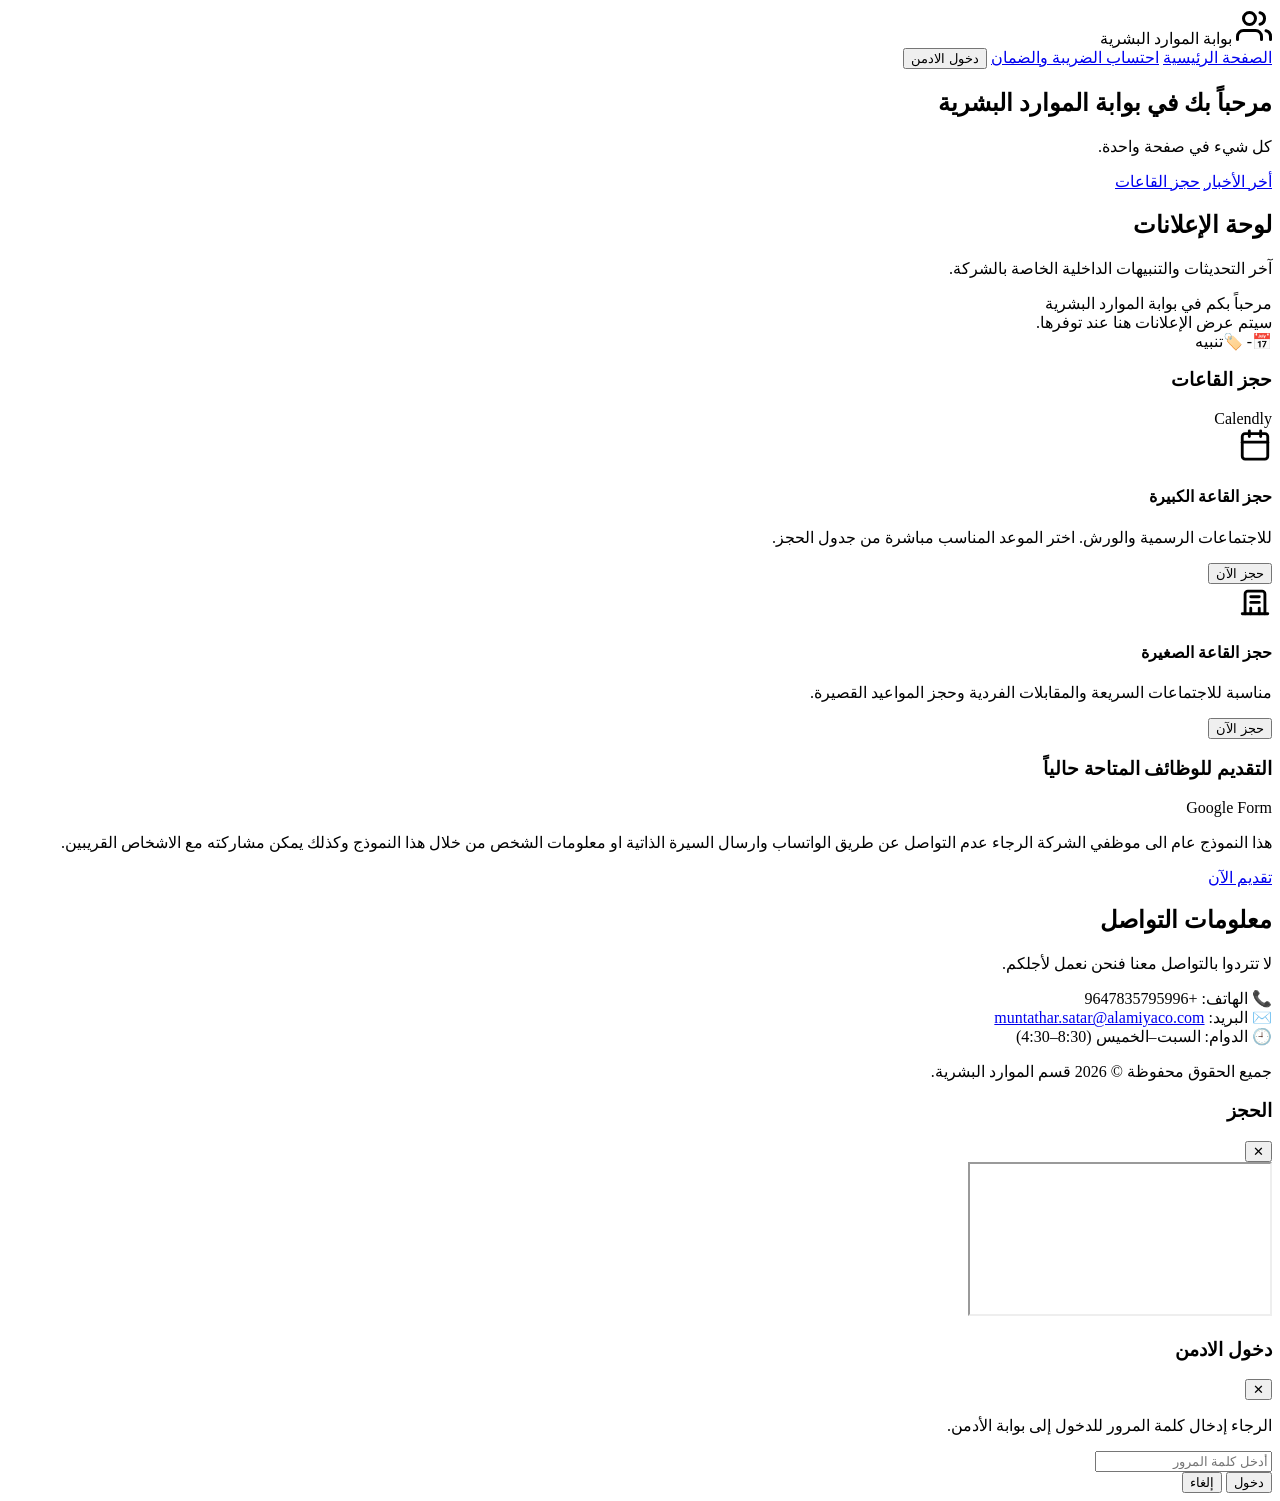
==== commit 57184759: "index.html" ====
--- a/index.html
+++ b/index.html
@@ -25,6 +25,8 @@
       </div>
 
       <div class="nav-actions">
+        <a class="nav-link" href="index.html">الصفحة الرئيسية</a>
+        <a class="nav-link" href="tax.html">احتساب الضريبة والضمان</a>
         <button class="btn btn-dark btn-sm" type="button" onclick="openAdminLogin()">
           دخول الادمن
         </button>
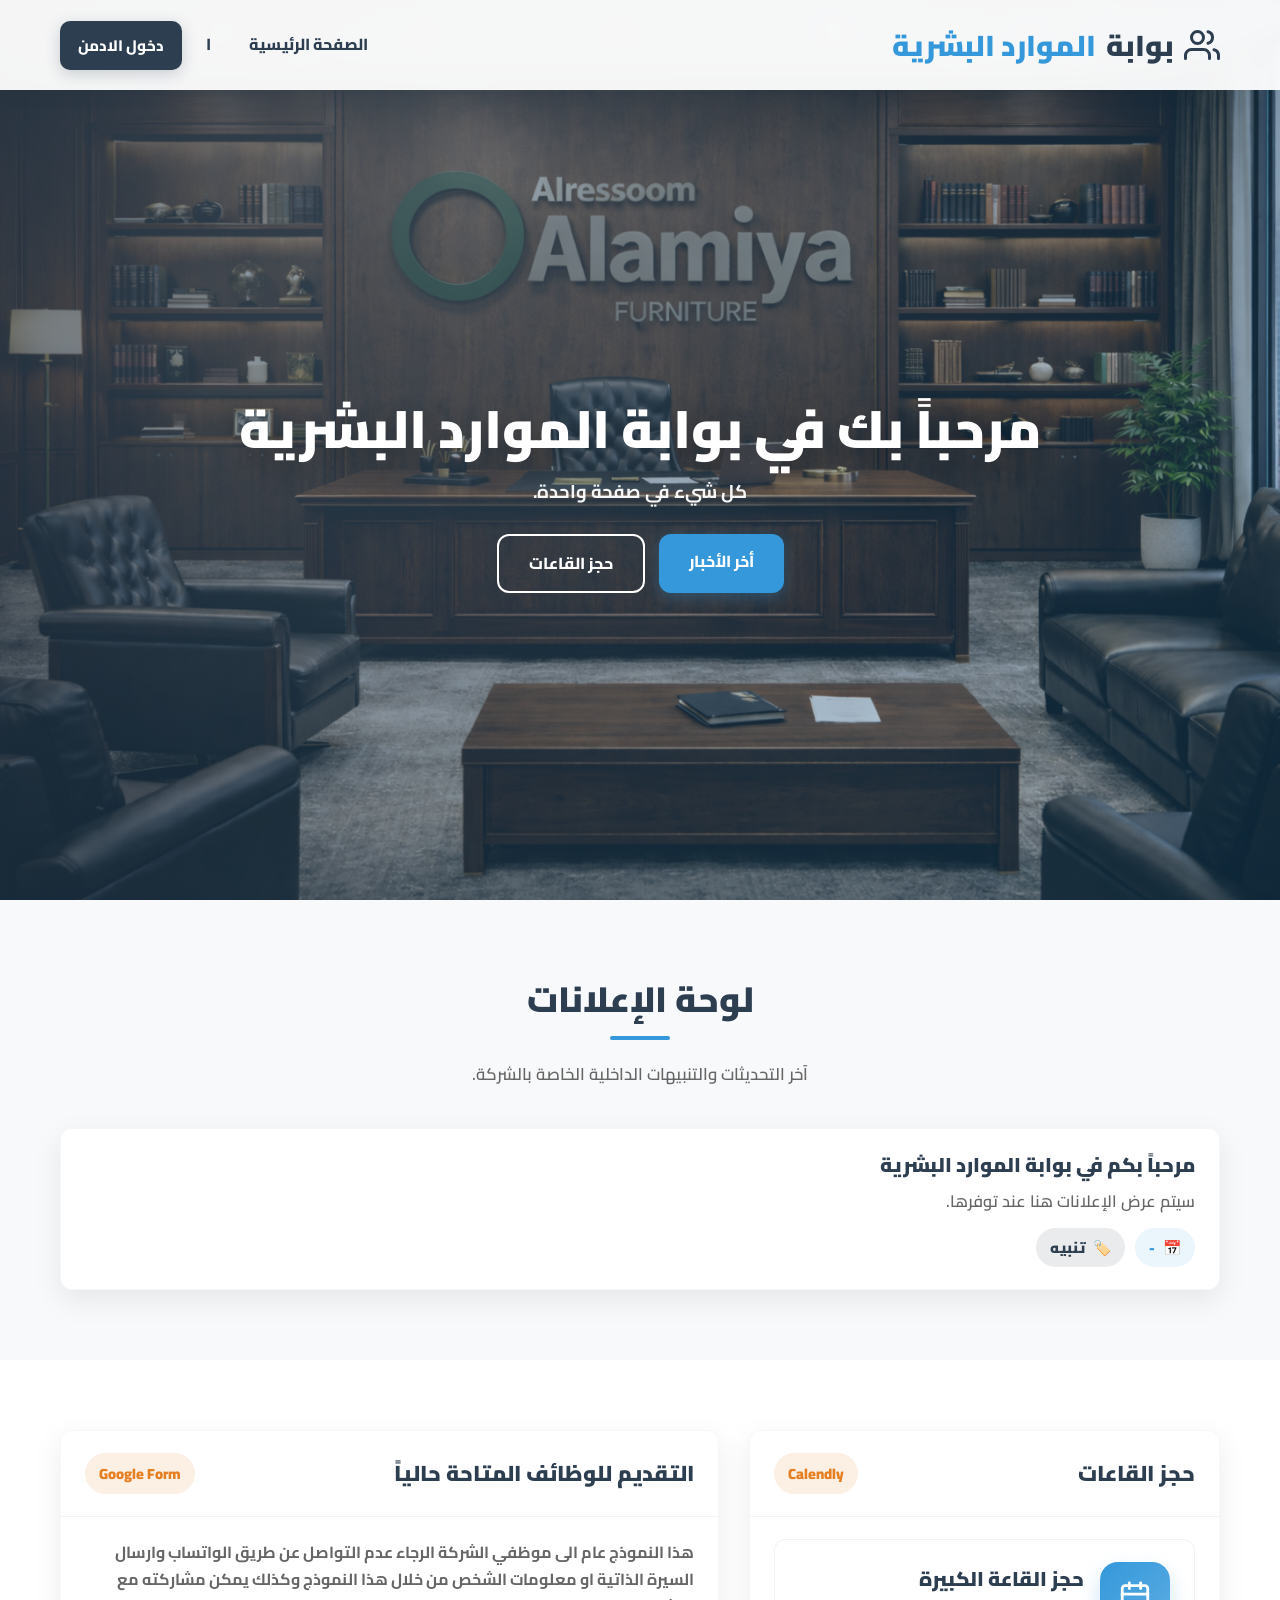
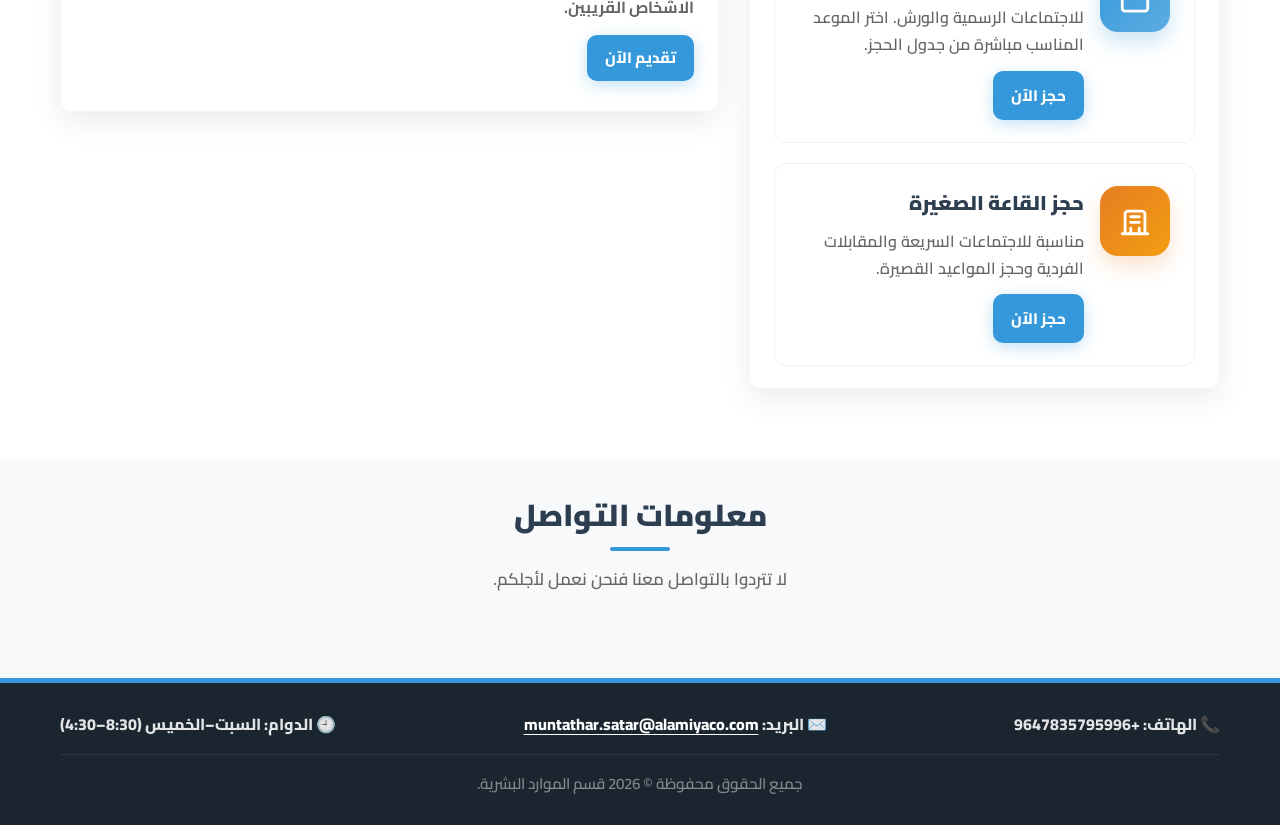
==== commit 07e0a714: "index.html" ====
--- a/index.html
+++ b/index.html
@@ -26,7 +26,7 @@
 
       <div class="nav-actions">
         <a class="nav-link" href="index.html">الصفحة الرئيسية</a>
-        <a class="nav-link" href="tax.html">احتساب الضريبة والضمان</a>
+        <a class="nav-link" href="tax.html">ا</a>
         <button class="btn btn-dark btn-sm" type="button" onclick="openAdminLogin()">
           دخول الادمن
         </button>
--- a/styles.css
+++ b/styles.css
@@ -0,0 +1,464 @@
+:root{
+  --primary-color:#2c3e50;
+  --secondary-color:#3498db;
+  --accent-color:#e67e22;
+  --dark-bg:#1a252f;
+  --light-bg:#f8f9fa;
+  --white:#ffffff;
+  --text-color:#333333;
+  --text-light:#666666;
+  --border-radius:12px;
+  --shadow:0 10px 30px rgba(0,0,0,0.08);
+  --transition:all 0.3s cubic-bezier(0.4,0,0.2,1);
+}
+
+html,body,*,*::before,*::after,button,input,textarea,select{
+  font-family:'Cairo',sans-serif !important;
+}
+
+*{margin:0;padding:0;box-sizing:border-box;}
+html{scroll-behavior:smooth;}
+body{
+  background-color:var(--light-bg);
+  color:var(--text-color);
+  line-height:1.7;
+  overflow-x:hidden;
+}
+a{text-decoration:none;color:inherit;}
+ul{list-style:none;}
+img{max-width:100%;display:block;}
+.container{max-width:1200px;margin:0 auto;padding:0 20px;}
+
+.btn{
+  display:inline-block;
+  padding:14px 30px;
+  border-radius:var(--border-radius);
+  font-weight:800;
+  cursor:pointer;
+  transition:var(--transition);
+  border:none;
+  font-size:1rem;
+  position:relative;
+  overflow:hidden;
+  z-index:1;
+  text-align:center;
+}
+.btn::before{
+  content:'';
+  position:absolute;
+  top:0;
+  left:0;
+  width:0%;
+  height:100%;
+  background-color:rgba(255,255,255,0.22);
+  transition:var(--transition);
+  z-index:-1;
+}
+.btn:hover::before{width:100%;}
+.btn-primary{
+  background-color:var(--secondary-color);
+  color:var(--white);
+  box-shadow:0 4px 15px rgba(52,152,219,0.30);
+}
+.btn-primary:hover{
+  transform:translateY(-3px);
+  box-shadow:0 8px 20px rgba(52,152,219,0.38);
+}
+.btn-dark{
+  background-color:var(--primary-color);
+  color:var(--white);
+  box-shadow:0 4px 15px rgba(44,62,80,0.22);
+}
+.btn-dark:hover{
+  transform:translateY(-3px);
+  box-shadow:0 8px 20px rgba(44,62,80,0.28);
+}
+.btn-outline-dark{
+  background:transparent;
+  border:2px solid var(--primary-color);
+  color:var(--primary-color);
+}
+.btn-outline-dark:hover{
+  background:var(--primary-color);
+  color:var(--white);
+  transform:translateY(-2px);
+}
+.btn-sm{padding:10px 18px;font-size:.95rem;border-radius:10px;font-weight:800;}
+
+.btn-outline{
+  background:transparent;
+  border:2px solid var(--white);
+  color:var(--white);
+}
+.btn-outline:hover{
+  background:var(--white);
+  color:var(--primary-color);
+  transform:translateY(-2px);
+}
+
+header{
+  background-color:rgba(255,255,255,0.95);
+  backdrop-filter:blur(10px);
+  box-shadow:0 2px 20px rgba(0,0,0,0.05);
+  position:fixed;
+  width:100%;
+  top:0;
+  z-index:1000;
+  transition:var(--transition);
+}
+header.scrolled{box-shadow:0 5px 20px rgba(0,0,0,0.10);}
+.navbar{
+  display:flex;
+  justify-content:space-between;
+  align-items:center;
+  min-height:90px;
+  gap:20px;
+  transition:var(--transition);
+}
+header.scrolled .navbar{min-height:70px;}
+.logo{
+  font-size:1.8rem;
+  font-weight:900;
+  color:var(--primary-color);
+  display:flex;
+  align-items:center;
+  gap:10px;
+  user-select:none;
+}
+.logo span{color:var(--secondary-color);}
+.nav-actions{
+  display:flex;
+  align-items:center;
+  gap:10px;
+  flex-shrink:0;
+}
+
+.hero{
+  height:100vh;
+  min-height:650px;
+  display:flex;
+  align-items:center;
+  text-align:center;
+  color:var(--white);
+  position:relative;
+  overflow:hidden;
+  background:
+    linear-gradient(135deg, rgba(44, 62, 80, 0.72), rgba(52, 152, 219, 0.25)),
+    url("hero.jpg") no-repeat center center / cover;
+}
+.hero::before{
+  content:"";
+  position:absolute;
+  inset:0;
+  background:radial-gradient(circle at 30% 20%, rgba(255,255,255,0.10), transparent 55%);
+  pointer-events:none;
+}
+.hero-content{
+  position:relative;
+  width:100%;
+  padding:0 20px;
+  padding-top:90px;
+}
+.hero h1{
+  font-size:3.3rem;
+  font-weight:900;
+  line-height:1.2;
+  text-shadow:0 10px 30px rgba(0,0,0,0.25);
+}
+.hero p{
+  max-width:820px;
+  margin:16px auto 26px;
+  font-size:1.15rem;
+  font-weight:700;
+  opacity:0.95;
+}
+.hero-buttons{
+  display:flex;
+  gap:14px;
+  justify-content:center;
+  flex-wrap:wrap;
+}
+
+section{padding:70px 0;}
+.section-title{text-align:center;margin-bottom:40px;}
+.section-title h2{
+  font-size:2.2rem;
+  color:var(--primary-color);
+  margin-bottom:12px;
+  position:relative;
+  display:inline-block;
+  font-weight:900;
+}
+.section-title h2::before{
+  content:'';
+  position:absolute;
+  bottom:-10px;
+  left:50%;
+  transform:translateX(-50%);
+  width:60px;
+  height:4px;
+  background-color:var(--secondary-color);
+  border-radius:2px;
+}
+.section-title p{
+  color:var(--text-light);
+  max-width:720px;
+  margin:18px auto 0;
+  font-size:1.05rem;
+  font-weight:600;
+}
+
+.portal-section{background-color:var(--white);}
+.grid-2{
+  display:grid;
+  grid-template-columns:1fr 1.4fr;
+  gap:30px;
+  align-items:start;
+}
+.card{
+  background:var(--white);
+  border-radius:var(--border-radius);
+  box-shadow:var(--shadow);
+  transition:var(--transition);
+  border:1px solid rgba(0,0,0,0.03);
+  overflow:hidden;
+}
+.card:hover{transform:translateY(-8px);box-shadow:0 15px 30px rgba(0,0,0,0.10);}
+.card-head{
+  padding:22px 24px;
+  border-bottom:1px solid rgba(0,0,0,0.05);
+  display:flex;
+  align-items:center;
+  justify-content:space-between;
+  gap:12px;
+  flex-wrap:wrap;
+}
+.card-head h3{
+  font-size:1.35rem;
+  color:var(--primary-color);
+  font-weight:900;
+}
+.badge{
+  background:rgba(230,126,34,.12);
+  color:var(--accent-color);
+  padding:8px 14px;
+  border-radius:30px;
+  font-weight:900;
+  font-size:.92rem;
+}
+.card-body{padding:22px 24px;}
+
+.ann-list{display:grid;gap:18px;}
+.ann-item{display:grid;grid-template-columns:1fr;}
+.ann-meta{
+  display:flex;
+  gap:10px;
+  flex-wrap:wrap;
+  align-items:center;
+  margin-top:12px;
+}
+.pill{
+  background:rgba(52,152,219,0.10);
+  color:var(--secondary-color);
+  padding:7px 14px;
+  border-radius:999px;
+  font-weight:900;
+  font-size:.92rem;
+  display:inline-flex;
+  align-items:center;
+  gap:8px;
+}
+.pill.gray{
+  background:rgba(44,62,80,.10);
+  color:var(--primary-color);
+}
+.ann-title{
+  font-size:1.25rem;
+  font-weight:900;
+  color:var(--primary-color);
+  line-height:1.35;
+}
+.ann-text{
+  margin-top:10px;
+  color:var(--text-light);
+  font-weight:600;
+  font-size:1.02rem;
+}
+.ann-actions{margin-top:14px;display:flex;gap:12px;flex-wrap:wrap;}
+
+.booking-stack{display:grid;gap:20px;}
+.booking-card .icon-box{
+  width:70px;
+  height:70px;
+  background:linear-gradient(135deg,var(--secondary-color),#5dade2);
+  border-radius:18px;
+  display:flex;
+  align-items:center;
+  justify-content:center;
+  color:var(--white);
+  box-shadow:0 10px 20px rgba(52,152,219,0.25);
+  flex-shrink:0;
+}
+.small-room-icon{
+  background:linear-gradient(135deg, var(--accent-color), #f39c12) !important;
+  box-shadow:0 10px 20px rgba(230,126,34,.22) !important;
+}
+.booking-row{display:flex;gap:16px;align-items:flex-start;}
+.booking-content{flex:1;}
+.booking-card h4{
+  font-size:1.25rem;
+  font-weight:900;
+  color:var(--primary-color);
+  margin-bottom:8px;
+}
+.booking-card p{
+  color:var(--text-light);
+  font-weight:600;
+  font-size:1rem;
+  margin-bottom:12px;
+}
+.booking-actions{display:flex;gap:12px;flex-wrap:wrap;margin-top:10px;}
+.booking-card-flat{box-shadow:none;border:1px solid rgba(0,0,0,0.05);}
+.apply-text{color:var(--text-light);font-weight:700;margin-bottom:14px;}
+
+.info-section{padding:30px 0 0;}
+.info-container{padding-bottom:15px;}
+.info-title{margin-bottom:20px;}
+.info-heading{font-size:1.9rem !important;}
+.info-description{margin-top:12px !important;}
+
+footer{
+  background-color:var(--dark-bg);
+  color:var(--white);
+  padding:28px 0;
+  margin-top:50px;
+  border-top:5px solid var(--secondary-color);
+}
+.footer-mini{
+  display:flex;
+  justify-content:space-between;
+  gap:18px;
+  flex-wrap:wrap;
+  align-items:center;
+}
+.footer-mini .item{
+  color:rgba(255,255,255,0.88);
+  font-weight:800;
+}
+.footer-mini a{
+  color:var(--white);
+  text-decoration:underline;
+  text-underline-offset:4px;
+}
+.copyright{
+  text-align:center;
+  color:rgba(255,255,255,0.45);
+  padding-top:16px;
+  margin-top:16px;
+  border-top:1px solid rgba(255,255,255,0.08);
+  font-size:0.95rem;
+  font-weight:600;
+}
+
+.modal{
+  position:fixed;
+  inset:0;
+  background:rgba(0,0,0,0.55);
+  display:none;
+  align-items:center;
+  justify-content:center;
+  z-index:2000;
+  padding:20px;
+}
+.modal.show{display:flex;}
+.modal-dialog{
+  width:min(860px,96vw);
+  background:var(--white);
+  border-radius:16px;
+  box-shadow:0 20px 50px rgba(0,0,0,0.18);
+  overflow:hidden;
+}
+.modal-head{
+  padding:18px 20px;
+  display:flex;
+  justify-content:space-between;
+  align-items:center;
+  gap:12px;
+  border-bottom:1px solid rgba(0,0,0,0.06);
+}
+.modal-head h3{
+  font-weight:950;
+  color:var(--primary-color);
+  font-size:1.25rem;
+  margin:0;
+}
+.xbtn{
+  border:none;
+  background:rgba(44,62,80,0.10);
+  color:var(--primary-color);
+  width:42px;
+  height:42px;
+  border-radius:999px;
+  font-size:18px;
+  font-weight:900;
+  cursor:pointer;
+  transition:var(--transition);
+}
+.xbtn:hover{background:rgba(44,62,80,0.16);transform:translateY(-1px);}
+.modal-body-zero{padding:0;}
+.cal-frame{width:100%;height:70vh;border:0;display:block;}
+
+.admin-dialog{width:min(460px,95vw);}
+.admin-login-body{padding:22px;}
+.admin-login-text{color:var(--text-light);font-weight:700;margin-bottom:14px;}
+.admin-password-input{
+  width:100%;
+  padding:14px 16px;
+  border:1px solid rgba(0,0,0,0.12);
+  border-radius:12px;
+  font-size:1rem;
+  outline:none;
+  margin-bottom:14px;
+  background:#fff;
+}
+.admin-password-input:focus{
+  border-color:var(--secondary-color);
+  box-shadow:0 0 0 3px rgba(52,152,219,0.12);
+}
+.admin-login-error{color:#c0392b;font-weight:700;min-height:24px;margin-bottom:10px;}
+.admin-login-actions{display:flex;gap:10px;justify-content:flex-start;flex-wrap:wrap;}
+
+@media (max-width:992px){
+  .grid-2{grid-template-columns:1fr;}
+}
+
+@media (max-width:768px){
+  .navbar{padding:14px 0;min-height:auto;}
+  header.scrolled .navbar{min-height:auto;}
+  .logo{font-size:1.35rem;}
+  .nav-actions .btn{padding:10px 14px;font-size:.9rem;}
+  .hero h1{font-size:2.4rem;}
+}
+
+@media (max-width:576px){
+  .navbar{flex-direction:column;justify-content:center;gap:12px;}
+  .hero{min-height:580px;}
+  .hero h1{font-size:2rem;}
+  .hero p{font-size:1rem;}
+  .booking-row{flex-direction:column;}
+}
+
+
+.nav-link{
+  font-weight:800;
+  color:var(--primary-color);
+  padding:10px 14px;
+  border-radius:10px;
+  transition:var(--transition);
+  white-space:nowrap;
+}
+
+.nav-link:hover{
+  background:rgba(52,152,219,0.10);
+  color:var(--secondary-color);
+}
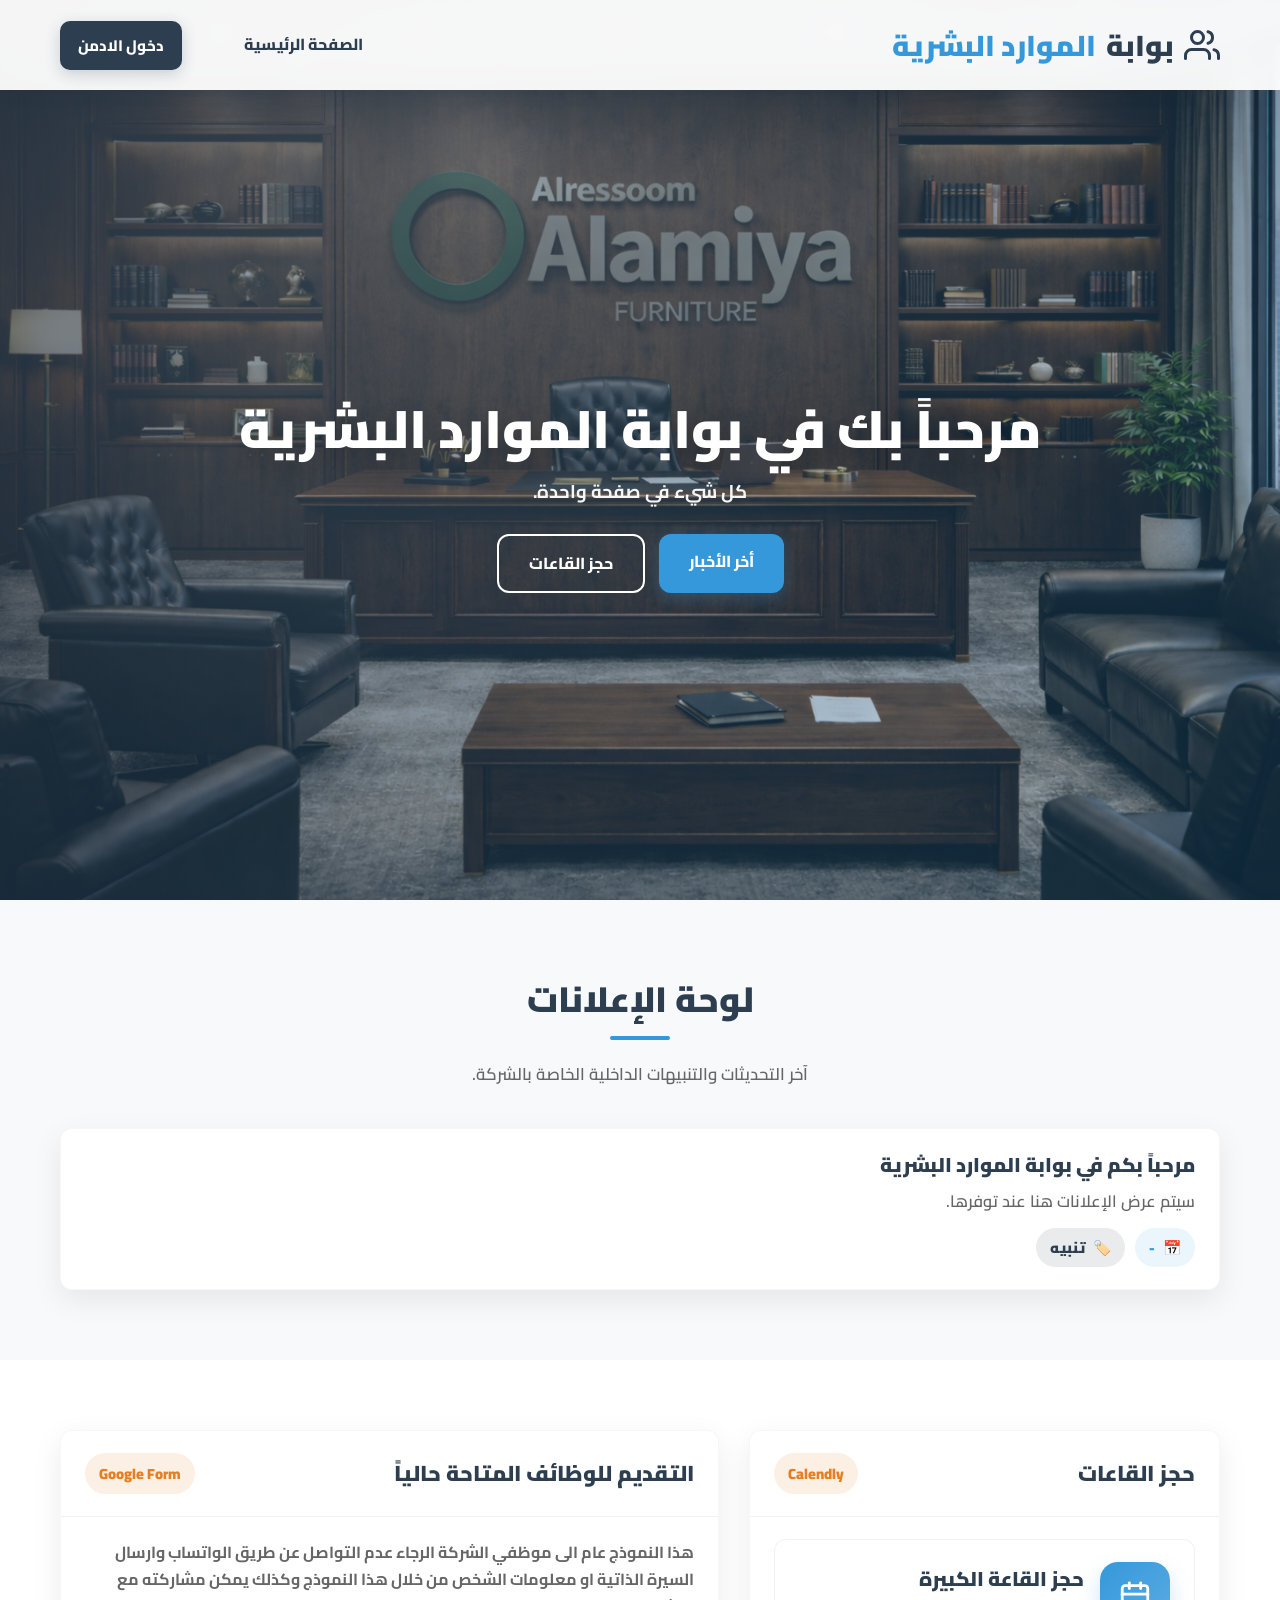
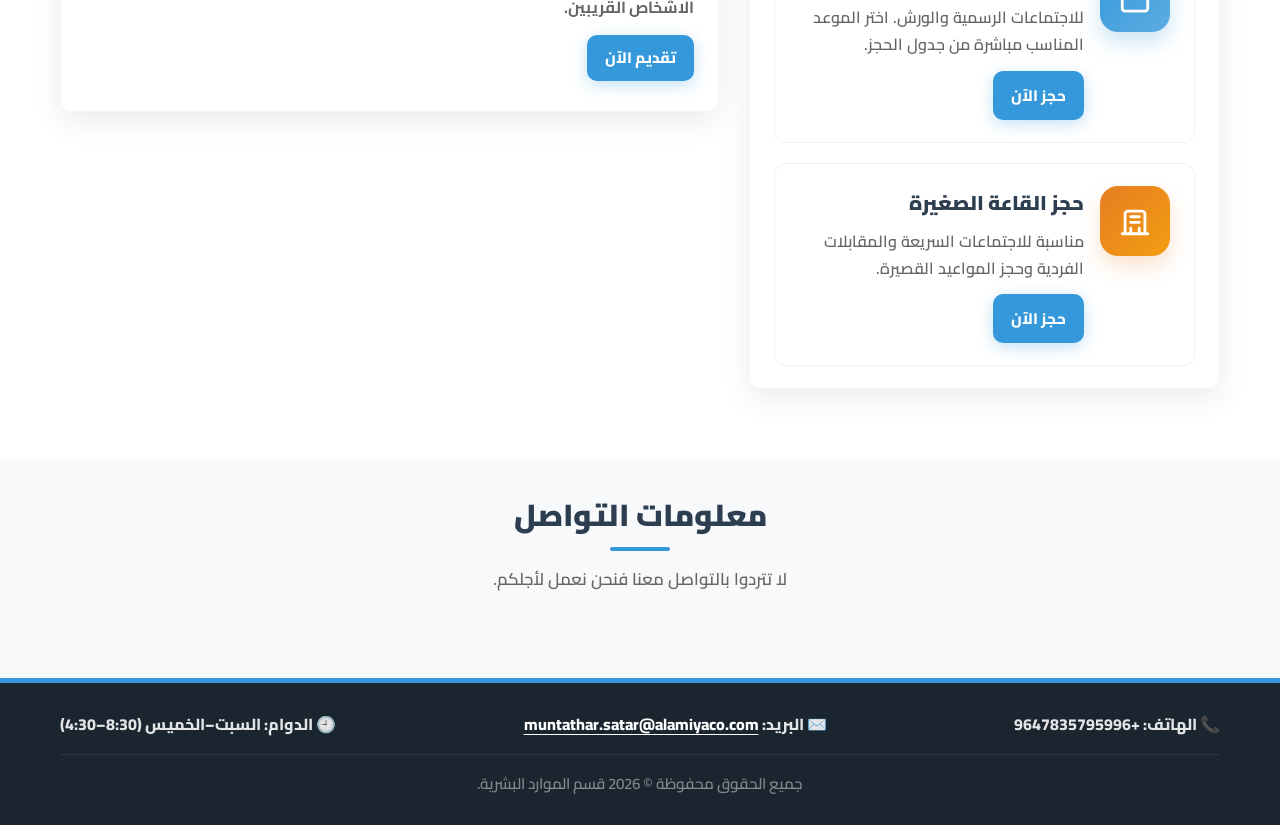
==== commit 8d7fd9aa: "index.html Removed Arabic text from the tax link in the navigation." ====
--- a/index.html
+++ b/index.html
@@ -26,7 +26,7 @@
 
       <div class="nav-actions">
         <a class="nav-link" href="index.html">الصفحة الرئيسية</a>
-        <a class="nav-link" href="tax.html">ا</a>
+        <a class="nav-link" href="tax.html"></a>
         <button class="btn btn-dark btn-sm" type="button" onclick="openAdminLogin()">
           دخول الادمن
         </button>
